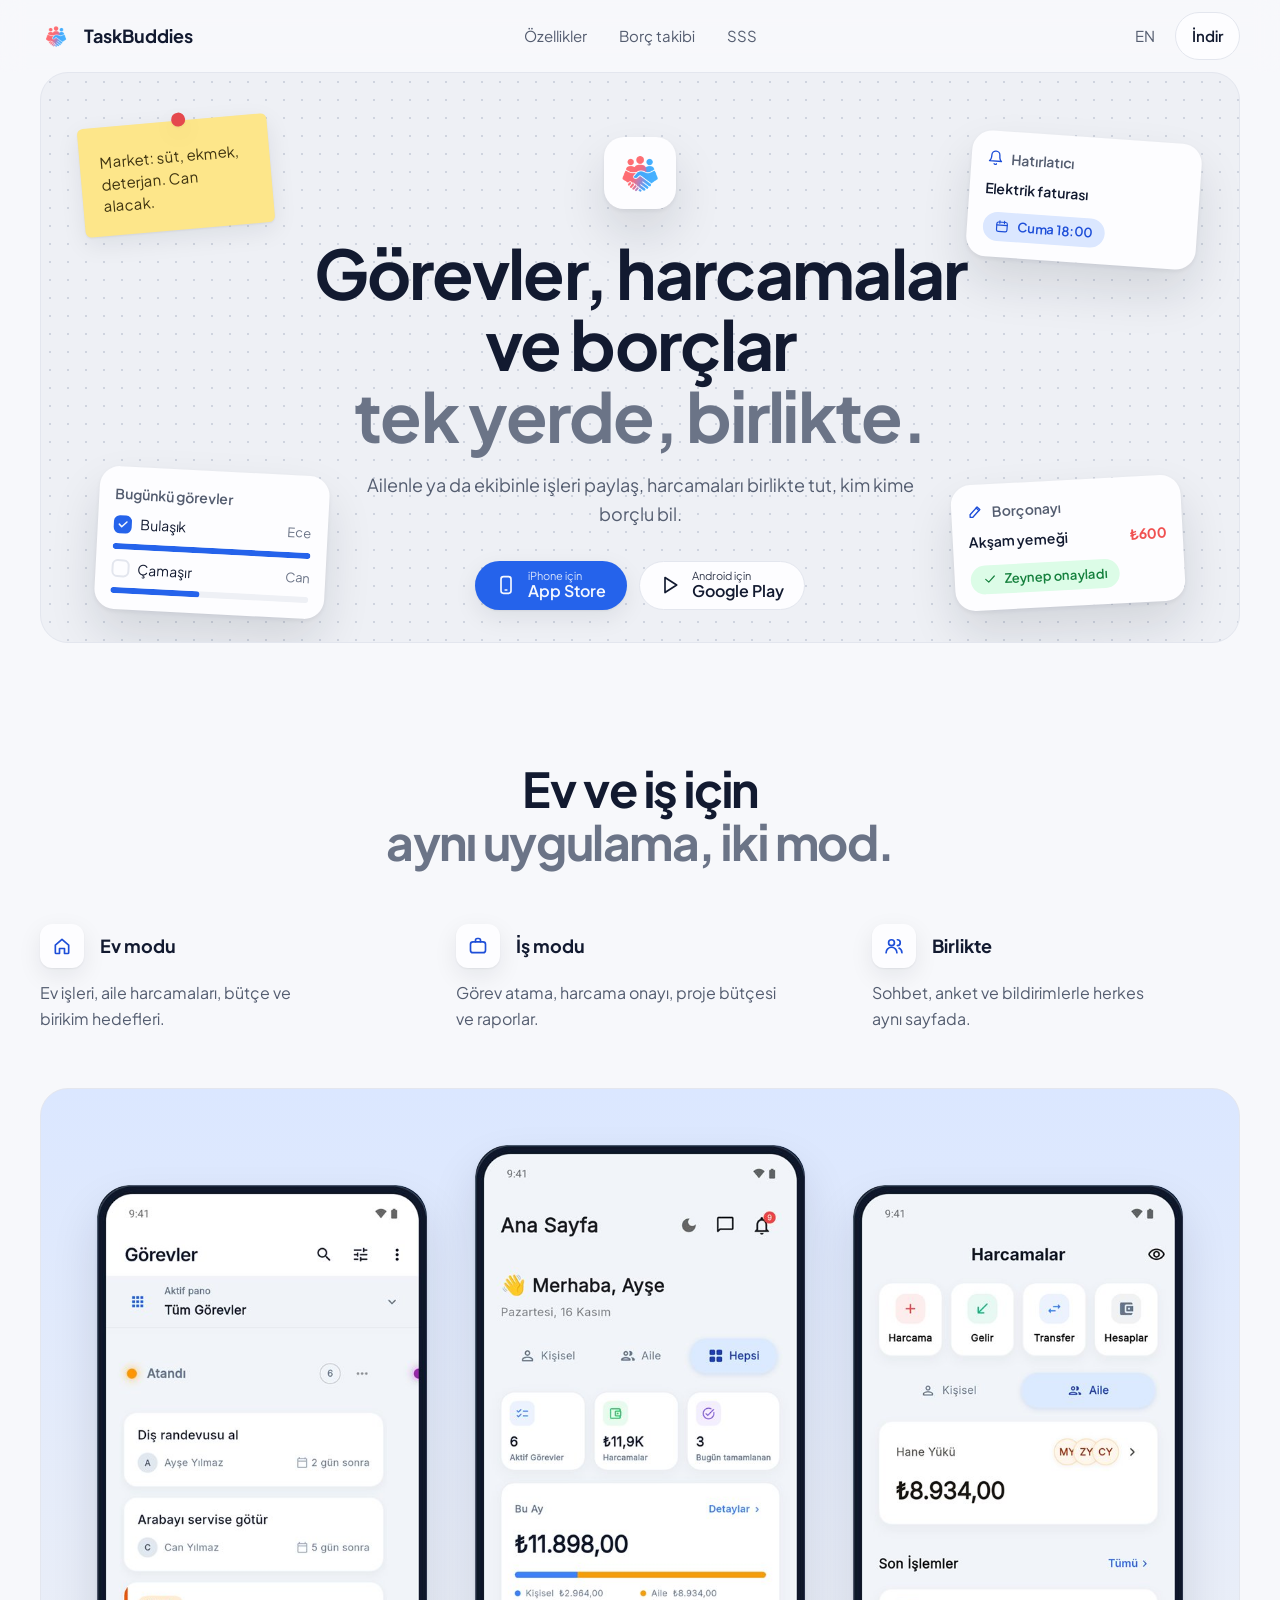
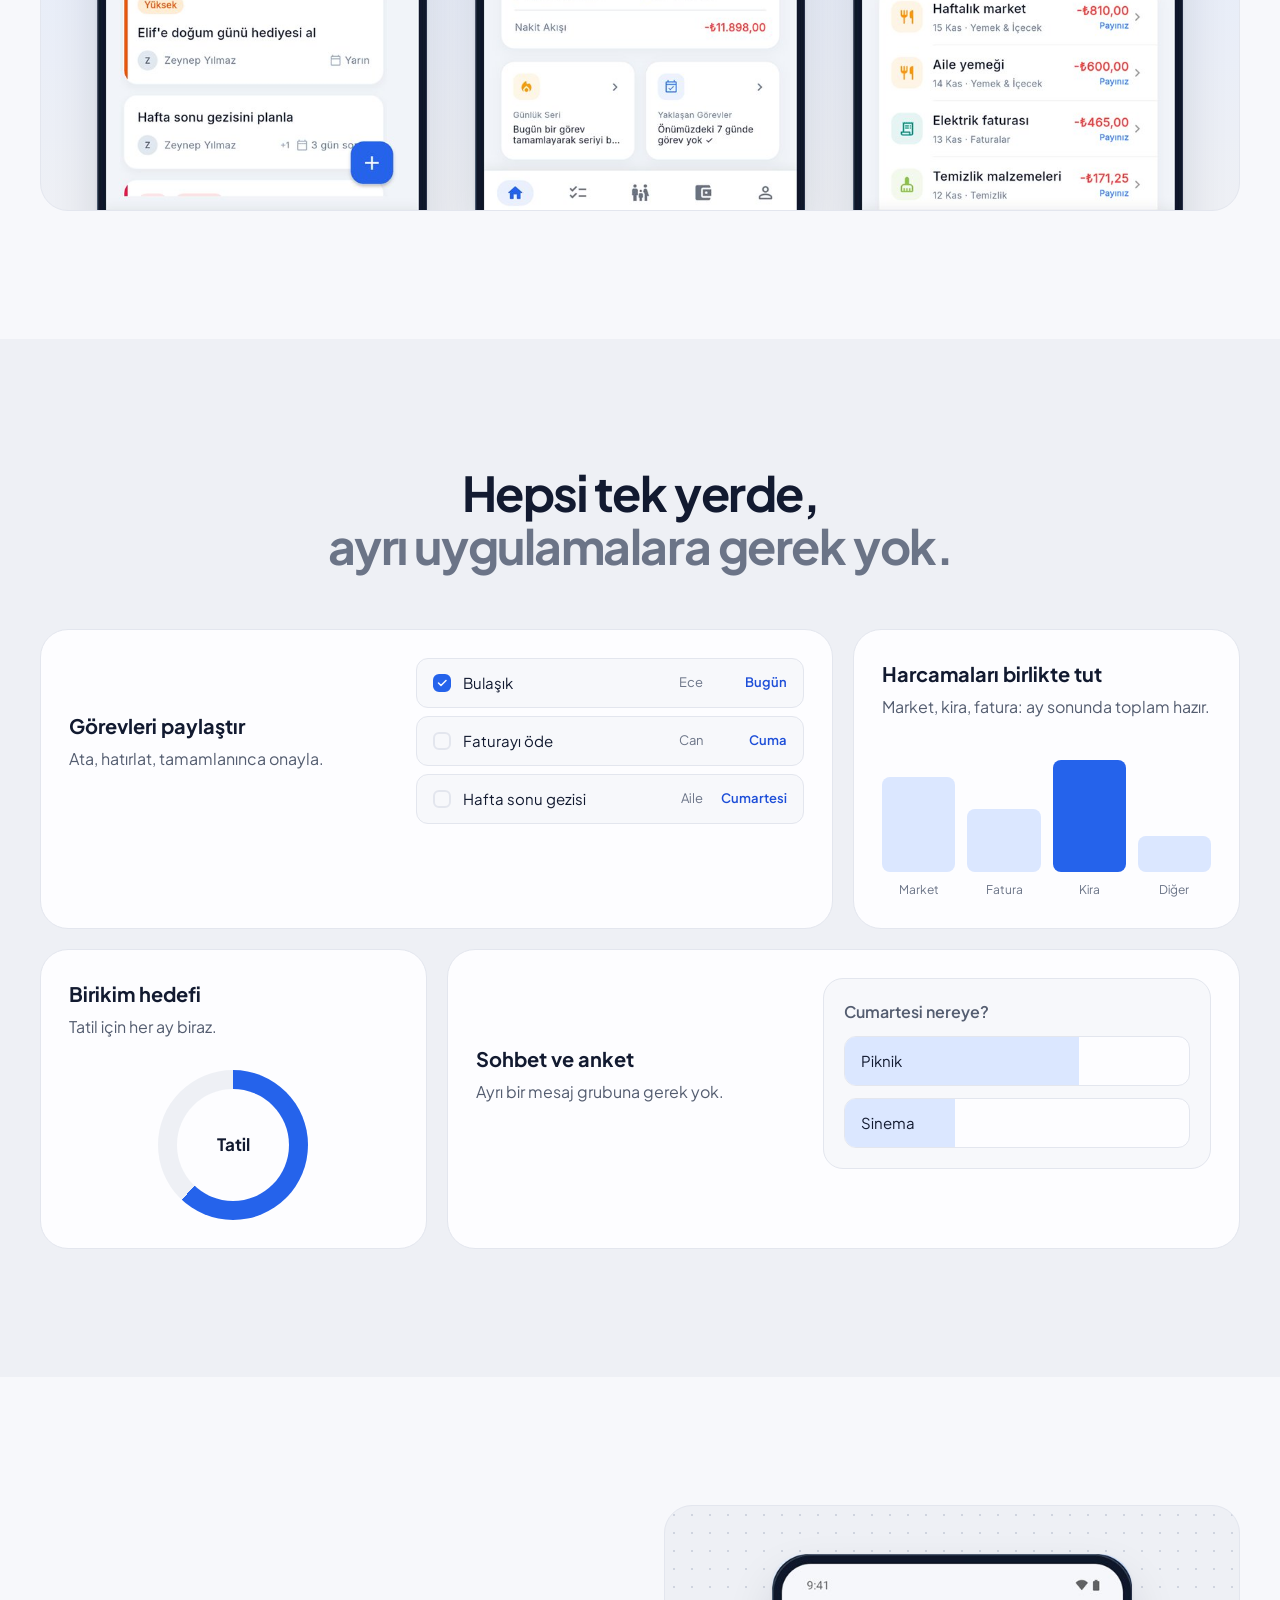
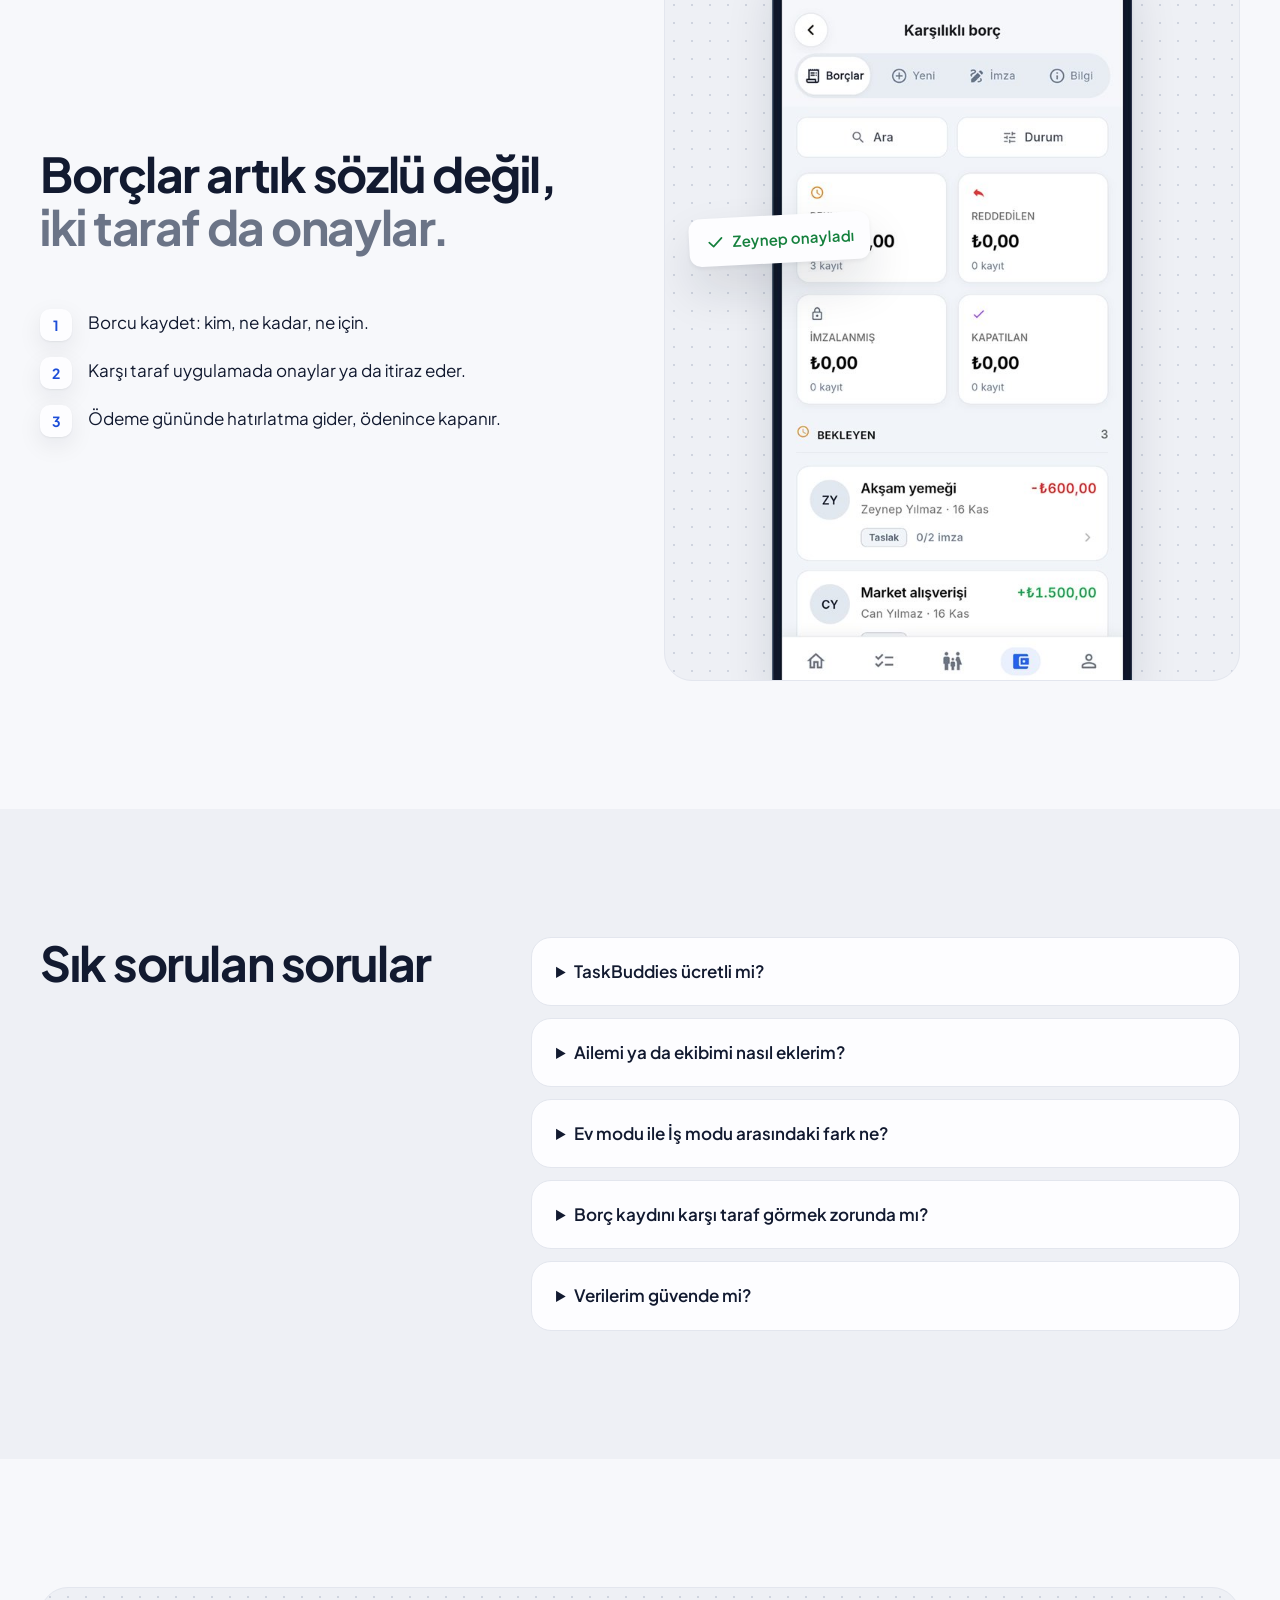
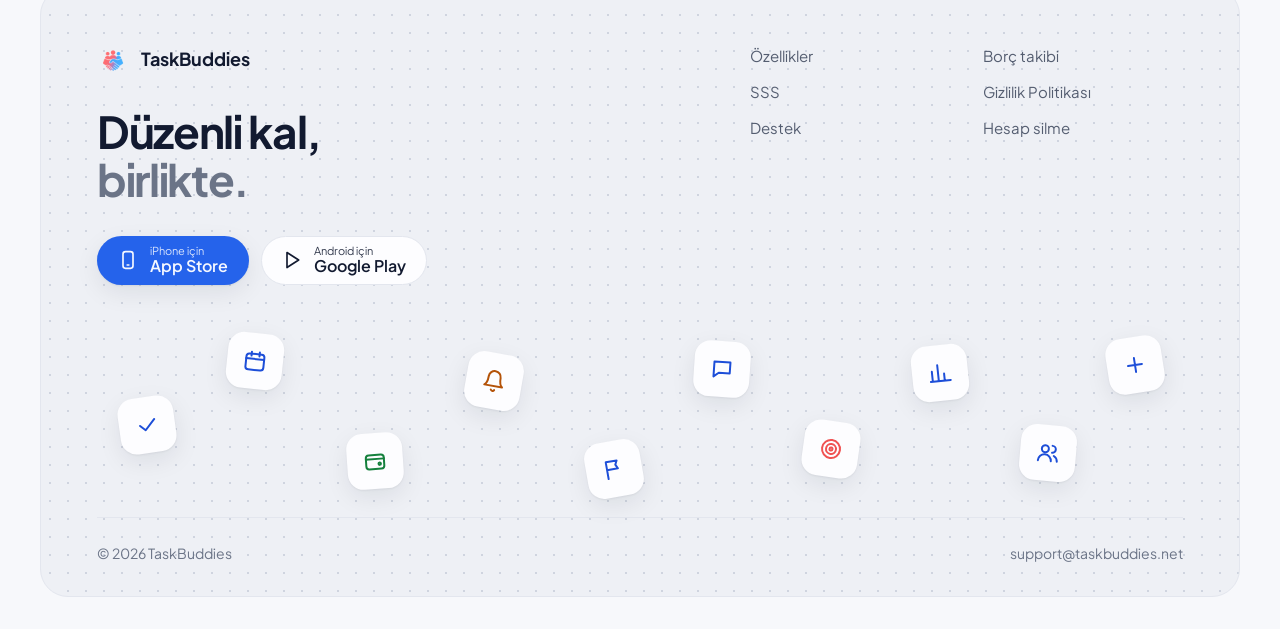
==== index.html @ 15ecc8c8 "feat: redesign landing in a light, ChronoTask-style canvas Dotted hero panel with floating product c" ====
<!doctype html>
<html lang="tr">
<head>
  <meta charset="utf-8">
  <meta name="viewport" content="width=device-width, initial-scale=1">
  <title>TaskBuddies: Görevler, ortak harcamalar ve borçlar tek yerde</title>
  <meta name="description" content="Ev işlerini paylaştır, market ve fatura harcamalarını birlikte takip et, borçları unutma. Aileler, ev arkadaşları ve küçük ekipler için görev ve harcama uygulaması.">
  <link rel="canonical" href="https://taskbuddies.net/">
  <link rel="alternate" hreflang="tr" href="https://taskbuddies.net/">
  <link rel="alternate" hreflang="en" href="https://taskbuddies.net/en/">
  <link rel="alternate" hreflang="x-default" href="https://taskbuddies.net/en/">
  <link rel="icon" type="image/png" href="/assets/icon-192.png">
  <link rel="apple-touch-icon" href="/assets/icon-192.png">
  <meta name="theme-color" content="#f7f8fb">
  <meta name="apple-itunes-app" content="app-id=6759522037">
  <meta property="og:type" content="website">
  <meta property="og:url" content="https://taskbuddies.net/">
  <meta property="og:title" content="TaskBuddies: Görevler, ortak harcamalar ve borçlar tek yerde">
  <meta property="og:description" content="Ev işlerini paylaştır, market ve fatura harcamalarını birlikte takip et, borçları unutma. Aileler, ev arkadaşları ve küçük ekipler için görev ve harcama uygulaması.">
  <meta property="og:image" content="https://taskbuddies.net/assets/screens/tr-01-home.jpg">
  <meta property="og:locale" content="tr_TR">
  <meta name="twitter:card" content="summary_large_image">
  <link rel="preconnect" href="https://fonts.googleapis.com">
  <link rel="preconnect" href="https://fonts.gstatic.com" crossorigin>
  <link href="https://fonts.googleapis.com/css2?family=Plus+Jakarta+Sans:wght@400;500;600;700&display=swap" rel="stylesheet">
  <link rel="stylesheet" href="/style.css">
  <script type="application/ld+json">{"@context":"https://schema.org","@type":"MobileApplication","name":"TaskBuddies","operatingSystem":"iOS, Android","applicationCategory":"ProductivityApplication","offers":{"@type":"Offer","price":"0","priceCurrency":"TRY"},"url":"https://taskbuddies.net/"}</script>
</head>
<body>
  <header class="top">
    <div class="wrap top-row">
      <a class="brand" href="/"><img src="/assets/icon-192.png" alt="" width="32" height="32">TaskBuddies</a>
      <nav class="links" aria-label="Bölümler">
        <a href="#ozellikler">Özellikler</a><a href="#borc">Borç takibi</a><a href="#sss">SSS</a>
      </nav>
      <div class="top-actions">
        <a class="lang" href="/en/" hreflang="en">EN</a>
        <a class="btn btn-ghost btn-sm" href="#indir">İndir</a>
      </div>
    </div>
  </header>

  <main>
    <div class="wrap">
      <section class="hero dots" aria-labelledby="h">
        <div class="hero-copy">
          <img class="app-tile" src="/assets/icon-192.png" alt="" width="72" height="72">
          <h1 id="h"><span>Görevler, harcamalar ve borçlar</span> <span class="soft">tek yerde, birlikte.</span></h1>
          <p class="lead">Ailenle ya da ekibinle işleri paylaş, harcamaları birlikte tut, kim kime borçlu bil.</p>
          <div class="stores center">
          <a class="btn btn-primary" href="https://apps.apple.com/app/id6759522037?l=tr" rel="noopener"><svg class="i" viewBox="0 0 24 24" fill="none" stroke="currentColor" stroke-width="2" stroke-linecap="round" stroke-linejoin="round" aria-hidden="true"><rect x="6" y="2" width="12" height="20" rx="3"/><path d="M11 18h2"/></svg><span><small>iPhone için</small>App Store</span></a>
          <a class="btn btn-ghost" href="https://play.google.com/store/apps/details?id=com.taskbuddies.mobile&hl=tr" rel="noopener"><svg class="i" viewBox="0 0 24 24" fill="none" stroke="currentColor" stroke-width="2" stroke-linecap="round" stroke-linejoin="round" aria-hidden="true"><path d="M6 3l14 9-14 9z"/></svg><span><small>Android için</small>Google Play</span></a>
        </div>
        </div>

        <div class="float f-note" aria-hidden="true"><span class="pin"></span><p>Market: süt, ekmek, deterjan. Can alacak.</p></div>
        <div class="float f-rem card-ui" aria-hidden="true">
          <p class="ui-title"><svg class="i" viewBox="0 0 24 24" fill="none" stroke="currentColor" stroke-width="2" stroke-linecap="round" stroke-linejoin="round" aria-hidden="true"><path d="M6 8a6 6 0 0 1 12 0c0 7 3 9 3 9H3s3-2 3-9"/><path d="M10.3 21a1.9 1.9 0 0 0 3.4 0"/></svg>Hatırlatıcı</p>
          <p class="ui-strong">Elektrik faturası</p>
          <p class="chip"><svg class="i" viewBox="0 0 24 24" fill="none" stroke="currentColor" stroke-width="2" stroke-linecap="round" stroke-linejoin="round" aria-hidden="true"><rect x="3" y="5" width="18" height="16" rx="3"/><path d="M8 3v4M16 3v4M3 10h18"/></svg>Cuma 18:00</p>
        </div>
        <div class="float f-tasks card-ui" aria-hidden="true">
          <p class="ui-title">Bugünkü görevler</p>
          <div class="ui-row"><span class="tick done"><svg class="i" viewBox="0 0 24 24" fill="none" stroke="currentColor" stroke-width="2" stroke-linecap="round" stroke-linejoin="round" aria-hidden="true"><path d="M5 12l5 5L20 7"/></svg></span><span>Bulaşık</span><span class="who">Ece</span></div>
          <div class="bar"><i style="--w:100%"></i></div>
          <div class="ui-row"><span class="tick"></span><span>Çamaşır</span><span class="who">Can</span></div>
          <div class="bar"><i style="--w:45%"></i></div>
        </div>
        <div class="float f-debt card-ui" aria-hidden="true">
          <p class="ui-title"><svg class="i" viewBox="0 0 24 24" fill="none" stroke="currentColor" stroke-width="2" stroke-linecap="round" stroke-linejoin="round" aria-hidden="true"><path d="M4 20h4L19 9l-4-4L4 16z"/><path d="M13.5 6.5l4 4"/></svg>Borç onayı</p>
          <div class="ui-row"><span class="ui-strong">Akşam yemeği</span><span class="amt">₺600</span></div>
          <p class="chip ok"><svg class="i" viewBox="0 0 24 24" fill="none" stroke="currentColor" stroke-width="2" stroke-linecap="round" stroke-linejoin="round" aria-hidden="true"><path d="M5 12l5 5L20 7"/></svg>Zeynep onayladı</p>
        </div>
      </section>
    </div>

    <section id="ozellikler" class="block">
      <div class="wrap">
        <h2 class="h2"><span>Ev ve iş için</span> <span class="soft">aynı uygulama, iki mod.</span></h2>
        <div class="cols">
          <div class="col"><span class="tile"><svg class="i" viewBox="0 0 24 24" fill="none" stroke="currentColor" stroke-width="2" stroke-linecap="round" stroke-linejoin="round" aria-hidden="true"><path d="M4 11l8-7 8 7v9a1 1 0 0 1-1 1h-4v-6h-6v6H5a1 1 0 0 1-1-1z"/></svg></span><h3>Ev modu</h3><p>Ev işleri, aile harcamaları, bütçe ve birikim hedefleri.</p></div>
          <div class="col"><span class="tile"><svg class="i" viewBox="0 0 24 24" fill="none" stroke="currentColor" stroke-width="2" stroke-linecap="round" stroke-linejoin="round" aria-hidden="true"><rect x="3" y="7" width="18" height="13" rx="3"/><path d="M9 7V5a2 2 0 0 1 2-2h2a2 2 0 0 1 2 2v2"/></svg></span><h3>İş modu</h3><p>Görev atama, harcama onayı, proje bütçesi ve raporlar.</p></div>
          <div class="col"><span class="tile"><svg class="i" viewBox="0 0 24 24" fill="none" stroke="currentColor" stroke-width="2" stroke-linecap="round" stroke-linejoin="round" aria-hidden="true"><circle cx="9" cy="8" r="3.5"/><path d="M2.5 20a6.5 6.5 0 0 1 13 0"/><path d="M16 4.5a3.5 3.5 0 0 1 0 7"/><path d="M18 14.5a6.5 6.5 0 0 1 3.5 5.5"/></svg></span><h3>Birlikte</h3><p>Sohbet, anket ve bildirimlerle herkes aynı sayfada.</p></div>
        </div>
        <div class="showcase">
          <img class="phone side" src="/assets/screens/tr-02-tasks.jpg" alt="Görev panosu: kim neyi ne zaman yapacak" width="480" height="968" loading="lazy">
          <img class="phone mid" src="/assets/screens/tr-01-home.jpg" alt="Ana sayfa: görevler ve bu ayki harcamalar" width="480" height="968" loading="lazy">
          <img class="phone side" src="/assets/screens/tr-04-exp_family.jpg" alt="Aile harcamaları kategorilere göre" width="480" height="968" loading="lazy">
        </div>
      </div>
    </section>

    <section class="block tint">
      <div class="wrap">
        <h2 class="h2"><span>Hepsi tek yerde,</span> <span class="soft">ayrı uygulamalara gerek yok.</span></h2>
        <div class="bento">
          <article class="b b-wide">
            <div class="b-text"><h3>Görevleri paylaştır</h3><p>Ata, hatırlat, tamamlanınca onayla.</p></div>
            <div class="mini-list" aria-hidden="true">
              <div class="mini-row"><span class="tick done"><svg class="i" viewBox="0 0 24 24" fill="none" stroke="currentColor" stroke-width="2" stroke-linecap="round" stroke-linejoin="round" aria-hidden="true"><path d="M5 12l5 5L20 7"/></svg></span><span>Bulaşık</span><span class="who">Ece</span><span class="when">Bugün</span></div>
              <div class="mini-row"><span class="tick"></span><span>Faturayı öde</span><span class="who">Can</span><span class="when">Cuma</span></div>
              <div class="mini-row"><span class="tick"></span><span>Hafta sonu gezisi</span><span class="who">Aile</span><span class="when">Cumartesi</span></div>
            </div>
          </article>
          <article class="b">
            <div class="b-text"><h3>Harcamaları birlikte tut</h3><p>Market, kira, fatura: ay sonunda toplam hazır.</p></div>
            <div class="bars" aria-hidden="true">
              <div class="bar-col" style="--h:78%"><i></i><span>Market</span></div><div class="bar-col" style="--h:52%"><i></i><span>Fatura</span></div><div class="bar-col" style="--h:92%"><i></i><span>Kira</span></div><div class="bar-col" style="--h:30%"><i></i><span>Diğer</span></div>
            </div>
          </article>
          <article class="b">
            <div class="b-text"><h3>Birikim hedefi</h3><p>Tatil için her ay biraz.</p></div>
            <div class="ring" aria-hidden="true"><span>Tatil</span></div>
          </article>
          <article class="b b-wide">
            <div class="b-text"><h3>Sohbet ve anket</h3><p>Ayrı bir mesaj grubuna gerek yok.</p></div>
            <div class="poll" aria-hidden="true">
              <p class="ui-strong">Cumartesi nereye?</p>
              <div class="opt" style="--w:68%"><span>Piknik</span></div>
              <div class="opt" style="--w:32%"><span>Sinema</span></div>
            </div>
          </article>
        </div>
      </div>
    </section>

    <section id="borc" class="block">
      <div class="wrap split">
        <div>
          <h2 class="h2 left"><span>Borçlar artık sözlü değil,</span> <span class="soft">iki taraf da onaylar.</span></h2>
          <ol class="steps">
            <li>Borcu kaydet: kim, ne kadar, ne için.</li>
            <li>Karşı taraf uygulamada onaylar ya da itiraz eder.</li>
            <li>Ödeme gününde hatırlatma gider, ödenince kapanır.</li>
          </ol>
        </div>
        <div class="debt-visual">
          <img class="phone solo" src="/assets/screens/tr-05-debts.jpg" alt="Karşılıklı borç ekranı: bekleyen, imzalanmış ve kapatılan kayıtlar" width="480" height="968" loading="lazy">
          <p class="float-badge"><svg class="i" viewBox="0 0 24 24" fill="none" stroke="currentColor" stroke-width="2" stroke-linecap="round" stroke-linejoin="round" aria-hidden="true"><path d="M5 12l5 5L20 7"/></svg>Zeynep onayladı</p>
        </div>
      </div>
    </section>

    <section id="sss" class="block tint">
      <div class="wrap faq-wrap">
        <h2 class="h2 left">Sık sorulan sorular</h2>
        <div class="faq">
          <details><summary>TaskBuddies ücretli mi?</summary><p>İndirmesi ve temel özellikleri ücretsiz. Görevler, harcama girişi, borç takibi ve sohbet herkese açık.</p></details>
          <details><summary>Ailemi ya da ekibimi nasıl eklerim?</summary><p>Bir aile ya da ekip oluştur, üyeleri e-posta ile davet et. Davet bağlantısına dokunan kişi doğrudan uygulamaya katılır.</p></details>
          <details><summary>Ev modu ile İş modu arasındaki fark ne?</summary><p>Ev modu aile işleri, ortak harcamalar ve aile bütçesi için. İş modu görev onayı, harcama onay akışı, proje bütçeleri ve raporlar için.</p></details>
          <details><summary>Borç kaydını karşı taraf görmek zorunda mı?</summary><p>Evet, borç kaydı iki taraflıdır. Karşı taraf onaylar ya da itiraz eder; iki taraf da aynı rakamı görür.</p></details>
          <details><summary>Verilerim güvende mi?</summary><p>Verilerin şifreli bağlantıyla taşınır ve yalnızca senin ve davet ettiğin kişilerin erişimine açıktır. Hesabını istediğin zaman silebilirsin.</p></details>
        </div>
      </div>
    </section>
  </main>

  <footer id="indir" class="wrap">
    <div class="foot dots">
      <div class="foot-top">
        <div>
          <a class="brand dark" href="/"><img src="/assets/icon-192.png" alt="" width="32" height="32">TaskBuddies</a>
          <p class="foot-h"><span>Düzenli kal,</span> <span class="soft">birlikte.</span></p>
          <div class="stores ">
          <a class="btn btn-primary" href="https://apps.apple.com/app/id6759522037?l=tr" rel="noopener"><svg class="i" viewBox="0 0 24 24" fill="none" stroke="currentColor" stroke-width="2" stroke-linecap="round" stroke-linejoin="round" aria-hidden="true"><rect x="6" y="2" width="12" height="20" rx="3"/><path d="M11 18h2"/></svg><span><small>iPhone için</small>App Store</span></a>
          <a class="btn btn-ghost" href="https://play.google.com/store/apps/details?id=com.taskbuddies.mobile&hl=tr" rel="noopener"><svg class="i" viewBox="0 0 24 24" fill="none" stroke="currentColor" stroke-width="2" stroke-linecap="round" stroke-linejoin="round" aria-hidden="true"><path d="M6 3l14 9-14 9z"/></svg><span><small>Android için</small>Google Play</span></a>
        </div>
        </div>
        <nav class="foot-links" aria-label="Alt bağlantılar">
          <a href="#ozellikler">Özellikler</a>
          <a href="#borc">Borç takibi</a>
          <a href="#sss">SSS</a>
          <a href="https://taskbuddies.github.io/taskbuddies-support/privacy.html">Gizlilik Politikası</a>
          <a href="https://taskbuddies.github.io/taskbuddies-support/">Destek</a>
          <a href="https://api.taskbuddies.net/account-deletion/">Hesap silme</a>
        </nav>
      </div>
      <div class="tiles" aria-hidden="true">
        <span class="tile t0"><svg class="i" viewBox="0 0 24 24" fill="none" stroke="currentColor" stroke-width="2" stroke-linecap="round" stroke-linejoin="round" aria-hidden="true"><path d="M5 12l5 5L20 7"/></svg></span><span class="tile t1"><svg class="i" viewBox="0 0 24 24" fill="none" stroke="currentColor" stroke-width="2" stroke-linecap="round" stroke-linejoin="round" aria-hidden="true"><rect x="3" y="5" width="18" height="16" rx="3"/><path d="M8 3v4M16 3v4M3 10h18"/></svg></span><span class="tile t2"><svg class="i" viewBox="0 0 24 24" fill="none" stroke="currentColor" stroke-width="2" stroke-linecap="round" stroke-linejoin="round" aria-hidden="true"><rect x="3" y="6" width="18" height="14" rx="3"/><path d="M3 10h18"/><circle cx="16.5" cy="15" r="1.2"/></svg></span><span class="tile t3"><svg class="i" viewBox="0 0 24 24" fill="none" stroke="currentColor" stroke-width="2" stroke-linecap="round" stroke-linejoin="round" aria-hidden="true"><path d="M6 8a6 6 0 0 1 12 0c0 7 3 9 3 9H3s3-2 3-9"/><path d="M10.3 21a1.9 1.9 0 0 0 3.4 0"/></svg></span><span class="tile t4"><svg class="i" viewBox="0 0 24 24" fill="none" stroke="currentColor" stroke-width="2" stroke-linecap="round" stroke-linejoin="round" aria-hidden="true"><path d="M5 21V4h11l-2 4 2 4H5"/></svg></span><span class="tile t5"><svg class="i" viewBox="0 0 24 24" fill="none" stroke="currentColor" stroke-width="2" stroke-linecap="round" stroke-linejoin="round" aria-hidden="true"><path d="M4 5h16v11H9l-5 4z"/></svg></span><span class="tile t6"><svg class="i" viewBox="0 0 24 24" fill="none" stroke="currentColor" stroke-width="2" stroke-linecap="round" stroke-linejoin="round" aria-hidden="true"><circle cx="12" cy="12" r="9"/><circle cx="12" cy="12" r="5"/><circle cx="12" cy="12" r="1.5"/></svg></span><span class="tile t7"><svg class="i" viewBox="0 0 24 24" fill="none" stroke="currentColor" stroke-width="2" stroke-linecap="round" stroke-linejoin="round" aria-hidden="true"><path d="M4 20V10M10 20V4M16 20v-7M2 20h20"/></svg></span><span class="tile t8"><svg class="i" viewBox="0 0 24 24" fill="none" stroke="currentColor" stroke-width="2" stroke-linecap="round" stroke-linejoin="round" aria-hidden="true"><circle cx="9" cy="8" r="3.5"/><path d="M2.5 20a6.5 6.5 0 0 1 13 0"/><path d="M16 4.5a3.5 3.5 0 0 1 0 7"/><path d="M18 14.5a6.5 6.5 0 0 1 3.5 5.5"/></svg></span><span class="tile t9"><svg class="i" viewBox="0 0 24 24" fill="none" stroke="currentColor" stroke-width="2" stroke-linecap="round" stroke-linejoin="round" aria-hidden="true"><path d="M12 5v14M5 12h14"/></svg></span>
      </div>
      <div class="foot-bottom"><span>© 2026 TaskBuddies</span><a href="mailto:support@taskbuddies.net">support@taskbuddies.net</a></div>
    </div>
  </footer>
</body>
</html>
---- style.css ----
/* Hallmark · checked: 2026-11-17 · genre: modern-minimal · theme: custom (by request: ChronoTask-style light canvas) · shape: Workbench
 * hero: centred on a dotted panel, product cards floating at the corners · nav: wordmark, centred links, one ghost action · footer: a dotted panel with the action, links and icon tiles
 * signature: the two-sided debt record, shown as a floating confirmation card and the real debt screen · built: redesign full · v2.0.0 */
/* Hallmark · pre-emit critique: P4 H4 E4 S4 R4 V4 · weakest: P, the floating cards are sample UI built in HTML; the real screens carry the proof below the hero */

:root {
  --bg: #f7f8fb;
  --panel: #eef0f5;
  --surface: #fdfdff;
  --ink: #121a30;
  --ink-soft: #6b7487;
  --muted: #545d70;
  --line: #e3e6ee;
  --dot: #cfd4df;
  --blue: #2563eb;
  --blue-deep: #1d4ed8;
  --accent-ink: #1d4ed8;
  --col-gap: 48px;
  --blue-wash: #dbe7ff;
  --on-blue: #f5f8ff;
  --sticky: #fde68a;
  --sticky-ink: #3f3410;
  --pin: #e5484d;
  --green: #15803d;
  --green-wash: #dcfce7;
  --amber: #b45309;
  --coral: #f05252;
  --shadow-1: 0 1px 2px rgba(15, 23, 42, .06), 0 8px 24px rgba(15, 23, 42, .08);
  --shadow-2: 0 2px 4px rgba(15, 23, 42, .06), 0 24px 48px rgba(15, 23, 42, .12);
  --focus: var(--blue);
  --font: "Plus Jakarta Sans", system-ui, -apple-system, "Segoe UI", Roboto, sans-serif;
  --r-lg: 28px;
  --r-md: 20px;
  --r-sm: 12px;
  --max: 1200px;
  --section-gap: 128px;
}
@media (prefers-color-scheme: dark) {
  :root:not([data-theme="light"]) {
    --bg: #0c0f17; --panel: #131826; --surface: #182032; --ink: #eef1f8; --ink-soft: #8d97ad; --muted: #a5adc0;
    --line: #252d42; --dot: #2a3349; --blue-wash: #1c2a4d; --green-wash: #12301f; --green: #4ade80; --focus: #8db2ff;
    --sticky: #e9cf6d; --amber: #f59e0b; --accent-ink: #a9c4ff;
  }
}
:root[data-theme="dark"] {
  --bg: #0c0f17; --panel: #131826; --surface: #182032; --ink: #eef1f8; --ink-soft: #8d97ad; --muted: #a5adc0;
  --line: #252d42; --dot: #2a3349; --blue-wash: #1c2a4d; --green-wash: #12301f; --green: #4ade80; --focus: #8db2ff;
  --sticky: #e9cf6d; --amber: #f59e0b; --accent-ink: #a9c4ff;
}

* { box-sizing: border-box; }
html { scroll-behavior: smooth; overflow-x: clip; }
body { margin: 0; overflow-x: clip; background: var(--bg); color: var(--ink); font: 400 17px/1.6 var(--font); -webkit-font-smoothing: antialiased; }
::selection { background: var(--blue-wash); color: var(--ink); }
img { max-width: 100%; height: auto; display: block; }
a { color: inherit; }
h1, h2, h3 { text-wrap: balance; overflow-wrap: break-word; min-width: 0; font-weight: 700; }
p { text-wrap: pretty; }
.wrap { width: min(var(--max), calc(100% - 32px)); margin-inline: auto; }
:focus-visible { outline: 3px solid var(--focus); outline-offset: 3px; border-radius: 8px; }
.soft { color: var(--ink-soft); }
.i { width: 20px; height: 20px; flex: none; }
.dots {
  background-color: var(--panel);
  background-image: radial-gradient(var(--dot) 1px, transparent 1.4px);
  background-size: 18px 18px;
}

/* Buttons: one filled recipe, one ghost */
.stores { display: flex; flex-wrap: wrap; gap: 12px; }
.stores.center { justify-content: center; }
.btn {
  display: inline-flex; align-items: center; gap: 12px; text-decoration: none; font-weight: 600; font-size: 16px;
  padding: 8px 20px; border-radius: 999px; border: 1px solid transparent; min-height: 48px;
  transition: transform .15s ease, background-color .15s ease, box-shadow .15s ease;
}
.btn span { line-height: 1.15; text-align: left; }
.btn small { display: block; font-size: 11px; font-weight: 400; opacity: .85; }
.btn-primary { background: var(--blue); color: var(--on-blue); box-shadow: var(--shadow-1); }
.btn-primary:hover { background: var(--blue-deep); transform: translateY(-1px); }
.btn-ghost { background: var(--surface); color: var(--ink); border-color: var(--line); }
.btn-ghost:hover { border-color: var(--ink-soft); transform: translateY(-1px); }
.btn:active { transform: translateY(0) scale(.98); box-shadow: none; }
.btn-sm { padding: 8px 16px; font-size: 15px; }

/* Header */
.top { position: sticky; top: 0; z-index: 10; background: color-mix(in srgb, var(--bg) 88%, transparent); backdrop-filter: blur(12px); }
.top-row { display: grid; grid-template-columns: 1fr auto 1fr; align-items: center; height: 72px; gap: 16px; }
.brand { display: inline-flex; align-items: center; gap: 12px; text-decoration: none; font-weight: 700; font-size: 18px; }
.brand img { width: 32px; height: 32px; border-radius: 8px; }
.links { display: flex; gap: 32px; }
.links a, .lang { text-decoration: none; font-size: 15px; font-weight: 400; color: var(--muted); }
.links a:hover, .lang:hover { color: var(--ink); }
.links a:active, .lang:active { color: var(--blue); }
.top-actions { display: flex; align-items: center; justify-content: flex-end; gap: 20px; }
@media (max-width: 760px) { .links { display: none; } .top-row { grid-template-columns: 1fr auto; } }

/* Hero */
.hero { position: relative; border-radius: var(--r-lg); padding: 64px 24px 32px; overflow: clip; border: 1px solid var(--line); }
.hero-copy { position: relative; z-index: 2; max-width: 760px; margin-inline: auto; text-align: center; display: grid; justify-items: center; }
.app-tile { width: 72px; height: 72px; border-radius: 20px; background: var(--surface); padding: 8px; box-shadow: var(--shadow-2); margin-bottom: 28px; }
.hero h1 { font-size: clamp(38px, 5.6vw, 68px); line-height: 1.05; letter-spacing: -.025em; margin: 0 0 20px; }
.hero h1 span { display: block; }
.lead { font-size: 18px; color: var(--muted); max-width: 32em; margin: 0 0 32px; }

.float { position: absolute; z-index: 1; width: 230px; }
.card-ui { background: var(--surface); color: var(--ink); border-radius: var(--r-md); padding: 16px; box-shadow: var(--shadow-2); font-size: 14px; }
.card-ui p { margin: 0; }
.ui-title { display: flex; align-items: center; gap: 8px; font-weight: 600; color: var(--muted); margin-bottom: 8px !important; }
.ui-title .i { width: 16px; height: 16px; color: var(--accent-ink); }
.ui-strong { font-weight: 600; color: var(--ink); }
.chip { display: inline-flex; align-items: center; gap: 8px; margin-top: 12px !important; padding: 4px 12px; border-radius: 999px; background: var(--blue-wash); color: var(--accent-ink); font-weight: 600; font-size: 13px; }
.chip .i { width: 14px; height: 14px; }
.chip.ok { background: var(--green-wash); color: var(--green); }
.ui-row { display: flex; align-items: center; gap: 8px; margin-top: 8px; }
.ui-row .who { margin-left: auto; color: var(--ink-soft); font-size: 13px; }
.amt { margin-left: auto; font-weight: 700; color: var(--coral); }
.tick { width: 18px; height: 18px; border-radius: 6px; border: 2px solid var(--line); display: grid; place-items: center; flex: none; }
.tick.done { background: var(--blue); border-color: var(--blue); color: var(--on-blue); }
.tick .i { width: 12px; height: 12px; stroke-width: 3; }
.bar { height: 6px; border-radius: 999px; background: var(--panel); margin-top: 8px; overflow: hidden; }
.bar i { display: block; height: 100%; width: var(--w); background: var(--blue); border-radius: inherit; }

.f-note { top: 48px; left: 40px; width: 190px; padding: 24px 20px 20px; background: var(--sticky); color: var(--sticky-ink); border-radius: 6px; box-shadow: var(--shadow-1); transform: rotate(-5deg); font-size: 15px; font-weight: 400; line-height: 1.45; }
.f-note p { margin: 0; }
.pin { position: absolute; top: -8px; left: 50%; width: 14px; height: 14px; border-radius: 50%; background: var(--pin); box-shadow: var(--shadow-1); }
.f-rem { top: 64px; right: 40px; transform: rotate(4deg); }
.f-tasks { bottom: 28px; left: 56px; transform: rotate(3deg); }
.f-debt { bottom: 36px; right: 56px; transform: rotate(-3deg); }
@media (max-width: 1180px) { .float { display: none; } .hero { padding: 56px 20px 64px; } }

/* Sections */
.block { padding: var(--section-gap) 0 0; }
#ozellikler, #features { padding-top: 120px; }
.block.tint { margin-top: var(--section-gap); padding: var(--section-gap) 0; background: var(--panel); color: var(--ink); }
.block.tint + .block { padding-top: var(--section-gap); }
.h2 { font-size: clamp(30px, 4vw, 48px); line-height: 1.1; letter-spacing: -.03em; margin: 0 auto 56px; text-align: center; max-width: 18em; }
.h2 span { display: block; }
.h2.left { text-align: left; margin-left: 0; }
@media (max-width: 720px) { :root { --section-gap: 88px; } }

.cols { display: grid; grid-template-columns: repeat(3, minmax(0, 1fr)); gap: var(--col-gap); margin-bottom: 56px; }
@media (max-width: 820px) { .cols { grid-template-columns: minmax(0, 1fr); gap: 24px; } }
.col { display: grid; grid-template-columns: auto minmax(0, 1fr); column-gap: 16px; align-items: center; }
.col h3 { font-size: 18px; margin: 0; }
.col p { grid-column: 1 / -1; margin-top: 12px !important; }
.col p { margin: 0; color: var(--muted); font-size: 16px; }
.tile { width: 44px; height: 44px; border-radius: var(--r-sm); background: var(--surface); box-shadow: var(--shadow-1); display: grid; place-items: center; color: var(--accent-ink); }

.showcase {
  display: grid; grid-template-columns: repeat(3, minmax(0, 1fr)); gap: var(--col-gap); align-items: end;
  padding: 56px 56px 0; border-radius: var(--r-lg); overflow: clip;
  background: linear-gradient(180deg, var(--blue-wash), var(--panel));
  border: 1px solid var(--line);
}
.phone { border-radius: 32px 32px 0 0; box-shadow: var(--shadow-2); width: 100%; }
.phone.side { transform: translateY(40px); }
@media (max-width: 820px) { .showcase { grid-template-columns: minmax(0, 1fr); padding: 32px 32px 0; } .phone.side { display: none; } }

/* Bento */
.bento { display: grid; grid-template-columns: repeat(3, minmax(0, 1fr)); gap: 20px; }
.b { background: var(--surface); border: 1px solid var(--line); border-radius: var(--r-lg); padding: 28px; display: grid; gap: 24px; align-content: space-between; min-height: 300px; }
.b-wide { grid-column: span 2; grid-template-columns: minmax(0, 1fr) minmax(0, 1.2fr); align-items: center; }
.b h3 { font-size: 20px; margin: 0 0 4px; }
.b p { margin: 0; color: var(--muted); font-size: 16px; }
@media (max-width: 900px) { .bento { grid-template-columns: minmax(0, 1fr); } .b-wide { grid-column: auto; grid-template-columns: minmax(0, 1fr); } }

.mini-list { display: grid; gap: 8px; }
.mini-row { display: flex; align-items: center; gap: 12px; padding: 12px 16px; border-radius: var(--r-sm); background: var(--bg); color: var(--ink); border: 1px solid var(--line); font-size: 15px; }
.mini-row .who { margin-left: auto; color: var(--ink-soft); font-size: 13px; }
.mini-row .when { color: var(--accent-ink); font-size: 13px; font-weight: 600; min-width: 72px; text-align: right; }

.bars { display: grid; grid-template-columns: repeat(4, minmax(0, 1fr)); gap: 12px; align-items: end; height: 150px; }
.bar-col { display: grid; grid-template-rows: 1fr auto; height: 100%; gap: 8px; text-align: center; font-size: 12px; color: var(--ink-soft); }
.bar-col i { align-self: end; height: var(--h); border-radius: 8px; background: var(--blue-wash); color: var(--ink); }
.bar-col:nth-child(3) i { background: var(--blue); }

.ring { width: 150px; aspect-ratio: 1; border-radius: 50%; justify-self: center; display: grid; place-items: center;
  background: conic-gradient(var(--blue) 0 62%, var(--panel) 62% 100%); }
.ring span { width: 112px; aspect-ratio: 1; border-radius: 50%; background: var(--surface); display: grid; place-items: center; font-weight: 700; }

.poll { background: var(--bg); border: 1px solid var(--line); border-radius: var(--r-md); padding: 20px; display: grid; gap: 12px; }
.opt { position: relative; padding: 12px 16px; border-radius: var(--r-sm); border: 1px solid var(--line); background: var(--surface); overflow: hidden; font-size: 15px; color: var(--ink); }
.opt::before { content: ""; position: absolute; inset: 0 auto 0 0; width: var(--w); background: var(--blue-wash); }
.opt span { position: relative; }

/* Debt */
.split { display: grid; grid-template-columns: repeat(2, minmax(0, 1fr)); gap: var(--col-gap); align-items: center; }
@media (max-width: 900px) { .split { grid-template-columns: minmax(0, 1fr); gap: 40px; } }
.steps { list-style: none; margin: 0; padding: 0; display: grid; gap: 16px; counter-reset: s; }
.steps li { counter-increment: s; display: flex; gap: 16px; align-items: flex-start; font-size: 17px; }
.steps li::before { content: counter(s); flex: none; width: 32px; height: 32px; border-radius: 10px; display: grid; place-items: center; font-weight: 700; font-size: 14px; background: var(--surface); box-shadow: var(--shadow-1); color: var(--accent-ink); }
.debt-visual { position: relative; border-radius: var(--r-lg); padding: 48px 48px 0; overflow: clip; border: 1px solid var(--line); }
.debt-visual { background-color: var(--panel); background-image: radial-gradient(var(--dot) 1px, transparent 1.4px); background-size: 18px 18px; }
.phone.solo { max-width: 360px; margin-inline: auto; }
.float-badge { position: absolute; left: 24px; top: 40%; display: flex; align-items: center; gap: 8px; margin: 0; padding: 12px 16px; border-radius: var(--r-sm); background: var(--surface); box-shadow: var(--shadow-2); font-weight: 600; font-size: 15px; color: var(--green); transform: rotate(-3deg); }

/* FAQ */
.faq-wrap { display: grid; grid-template-columns: minmax(0, 1fr) minmax(0, 1.6fr); gap: var(--col-gap); align-items: start; }
@media (max-width: 900px) { .faq-wrap { grid-template-columns: minmax(0, 1fr); gap: 0; } }
.faq { display: grid; gap: 12px; }
.faq details { background: var(--surface); border: 1px solid var(--line); border-radius: var(--r-md); padding: 20px 24px; }
.faq summary { cursor: pointer; font-weight: 600; font-size: 17px; }
.faq summary:hover { color: var(--blue); }
.faq details p { color: var(--muted); margin: 12px 0 0; }
.faq details:not([open]) > p { display: none; }

/* Footer */
footer { padding: var(--section-gap) 0 32px; }
.foot { border-radius: var(--r-lg); border: 1px solid var(--line); padding: 56px 56px 32px; position: relative; overflow: clip; }
.foot-top { display: grid; grid-template-columns: minmax(0, 1.4fr) minmax(0, 1fr); gap: var(--col-gap); }
.foot-h { font-size: clamp(30px, 3.6vw, 44px); font-weight: 700; line-height: 1.1; letter-spacing: -.03em; margin: 24px 0 32px; }
.foot-h span { display: block; }
.foot-links { display: grid; grid-template-columns: repeat(2, minmax(0, 1fr)); gap: 12px 32px; align-content: start; }
.foot-links a { text-decoration: none; color: var(--muted); font-size: 15px; white-space: nowrap; }
.foot-links a:hover { color: var(--ink); }
.foot-links a:active { color: var(--blue); }
.tiles { position: relative; height: 200px; margin-top: 32px; }
.tiles .tile { position: absolute; width: 56px; height: 56px; border-radius: 16px; }
.tiles .tile .i { width: 24px; height: 24px; }
.t0 { left: 2%; top: 40%; transform: rotate(-8deg); } .t1 { left: 12%; top: 8%; transform: rotate(6deg); }
.t2 { left: 23%; top: 58%; transform: rotate(-4deg); color: var(--green) !important; } .t3 { left: 34%; top: 18%; transform: rotate(10deg); color: var(--amber) !important; }
.t4 { left: 45%; top: 62%; transform: rotate(-10deg); } .t5 { left: 55%; top: 12%; transform: rotate(4deg); }
.t6 { left: 65%; top: 52%; transform: rotate(8deg); color: var(--coral) !important; } .t7 { left: 75%; top: 14%; transform: rotate(-6deg); }
.t8 { left: 85%; top: 54%; transform: rotate(5deg); } .t9 { left: 93%; top: 10%; transform: rotate(-9deg); }
.foot-bottom { display: flex; justify-content: space-between; flex-wrap: wrap; gap: 12px; padding-top: 24px; border-top: 1px solid var(--line); color: var(--ink-soft); font-size: 14px; }
.foot-bottom a { text-decoration: none; }
@media (max-width: 820px) { .foot { padding: 40px 24px 24px; } .foot-top { grid-template-columns: minmax(0, 1fr); } .tiles { height: 140px; } }

/* Open-in-app page (open.html) */
.open { min-height: 100vh; display: grid; place-items: center; text-align: center; padding: 32px 16px; }
.open { background-color: var(--panel); background-image: radial-gradient(var(--dot) 1px, transparent 1.4px); background-size: 18px 18px; }
.open img.logo { width: 88px; height: 88px; border-radius: 22px; background: var(--surface); padding: 8px; box-shadow: var(--shadow-2); margin: 0 auto 24px; }
.open h1 { font-size: 30px; margin: 0 0 12px; letter-spacing: -.02em; }
.open p { color: var(--muted); max-width: 28em; margin: 0 auto 28px; }
.open .stores { justify-content: center; }
.store { display: inline-flex; align-items: center; gap: 12px; text-decoration: none; font-weight: 600; padding: 12px 20px; border-radius: 999px; background: var(--blue); color: var(--on-blue); }
.store:hover { background: var(--blue-deep); }
.store:active { transform: scale(.98); }
.store + .store { background: var(--surface); color: var(--ink); border: 1px solid var(--line); }
.store svg { width: 20px; height: 20px; }

@media (prefers-reduced-motion: reduce) {
  html { scroll-behavior: auto; }
  .btn, .store { transition: none; }
  .btn:hover, .btn:active, .store:active { transform: none; }
}
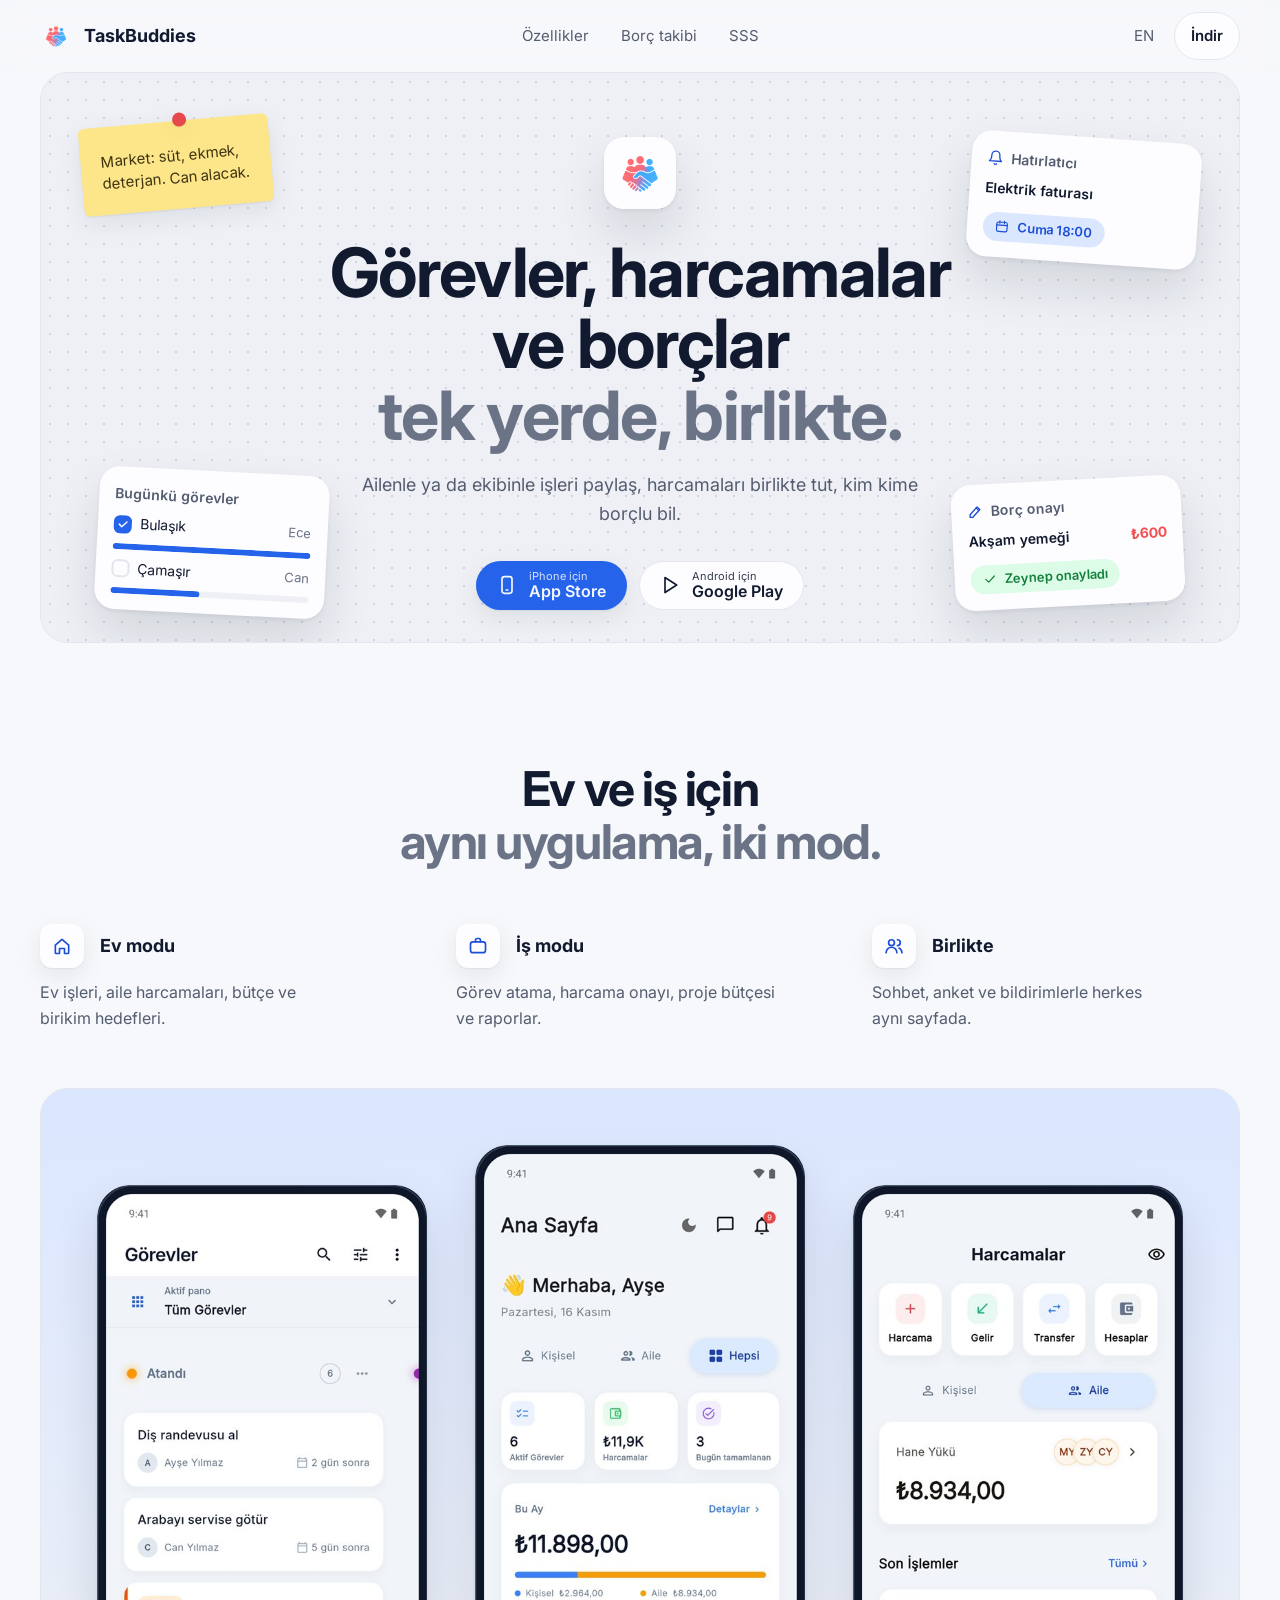
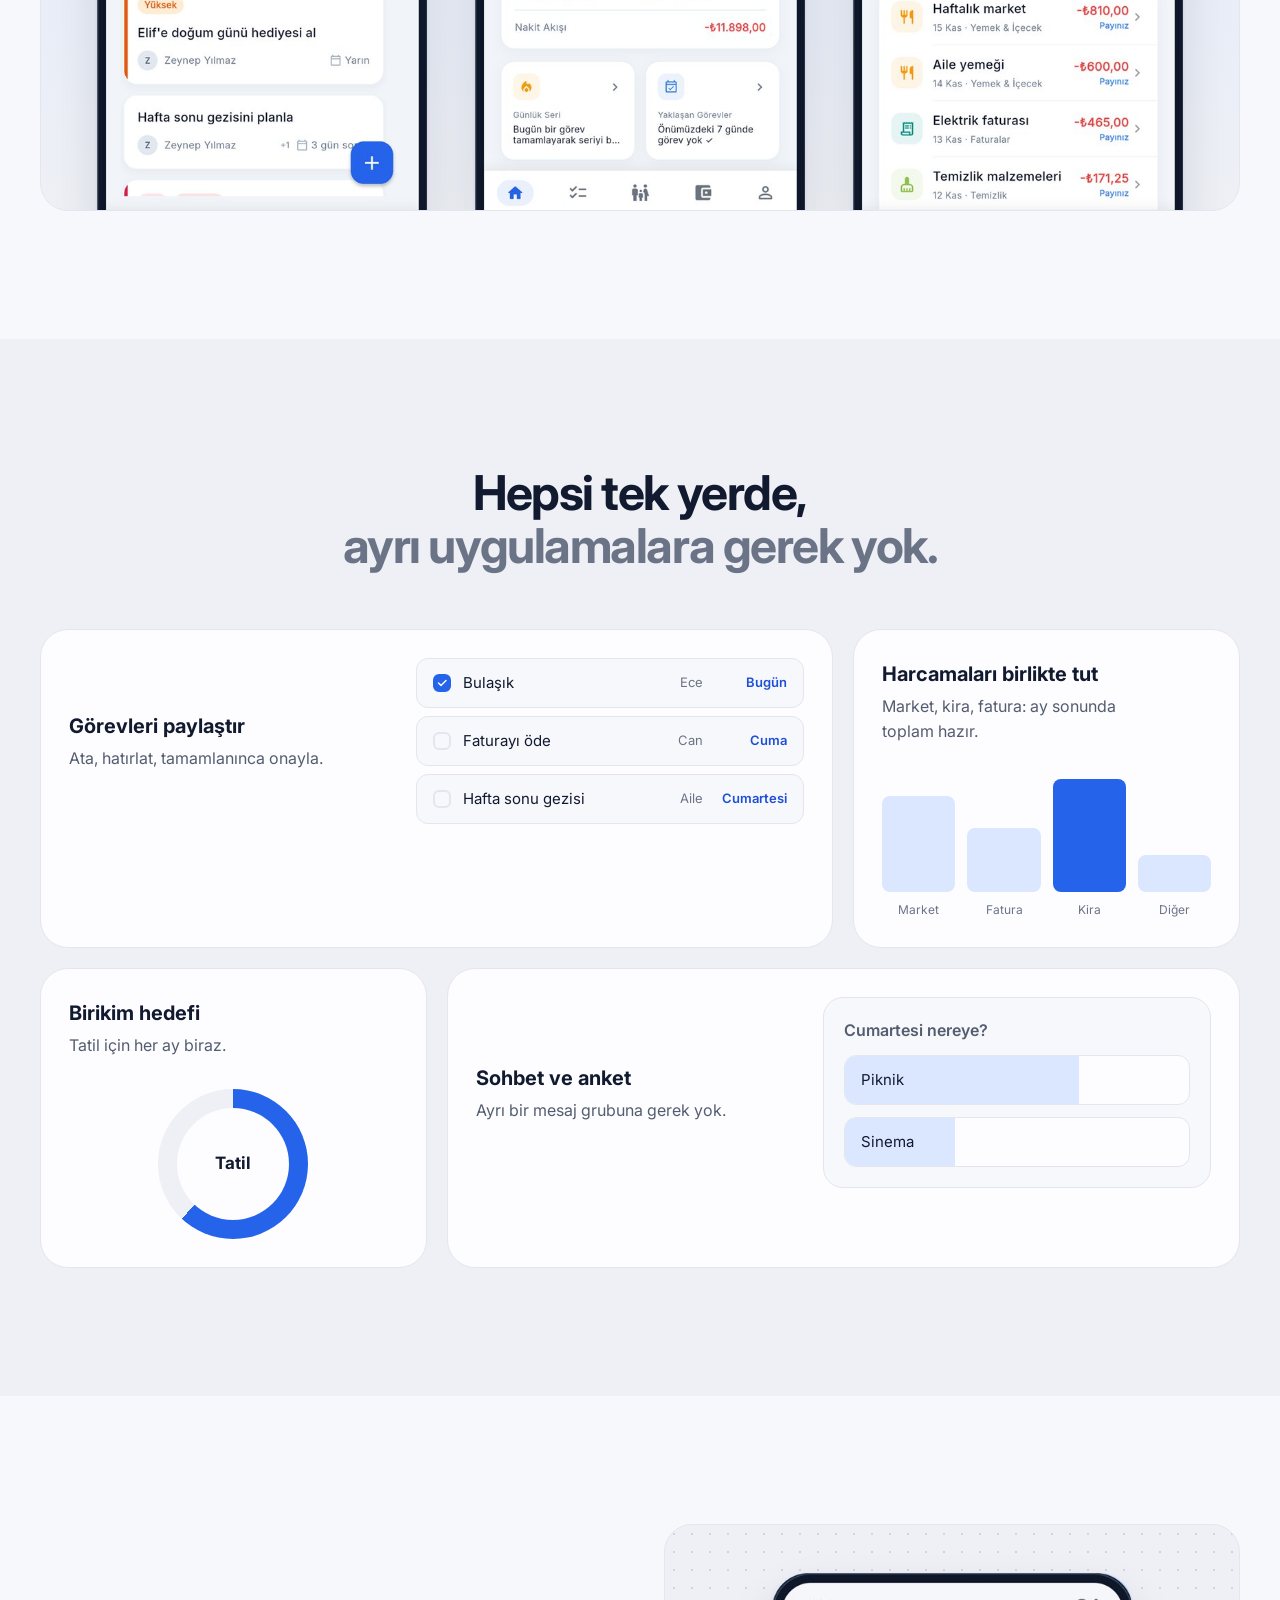
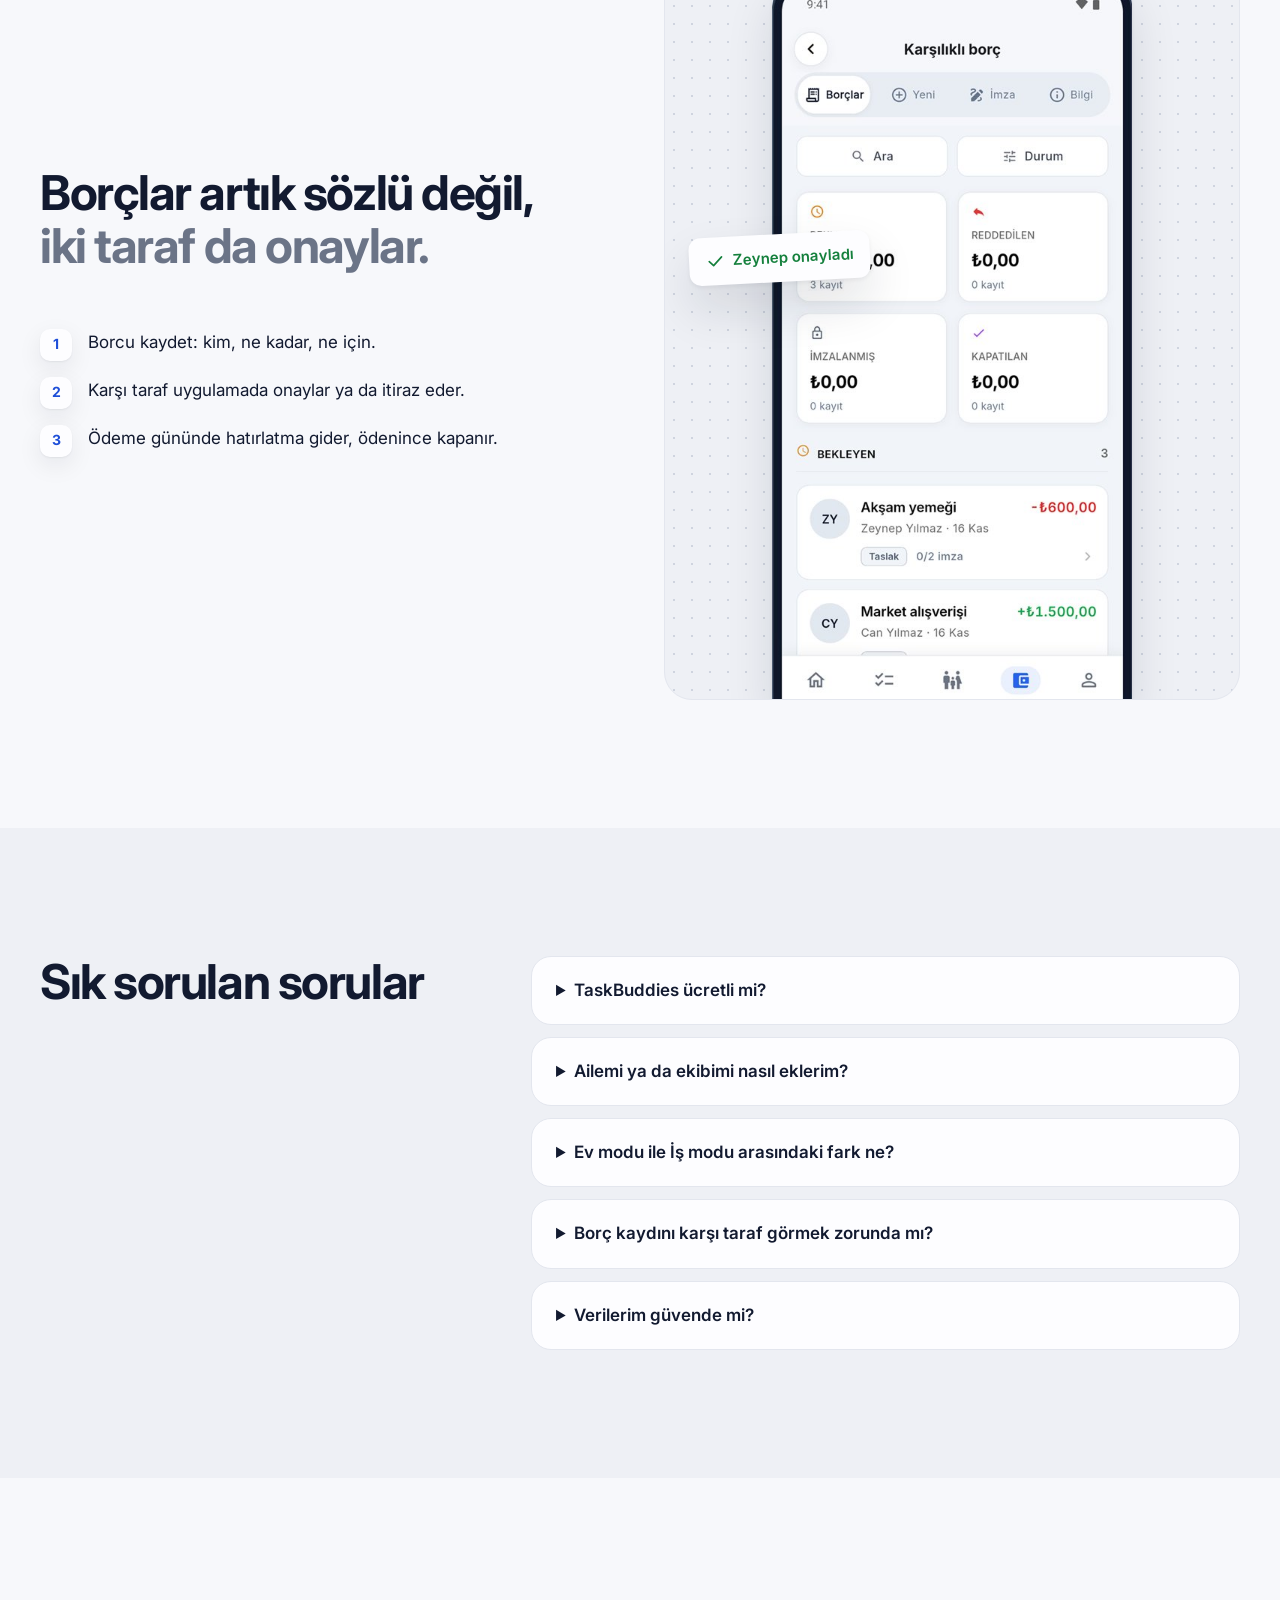
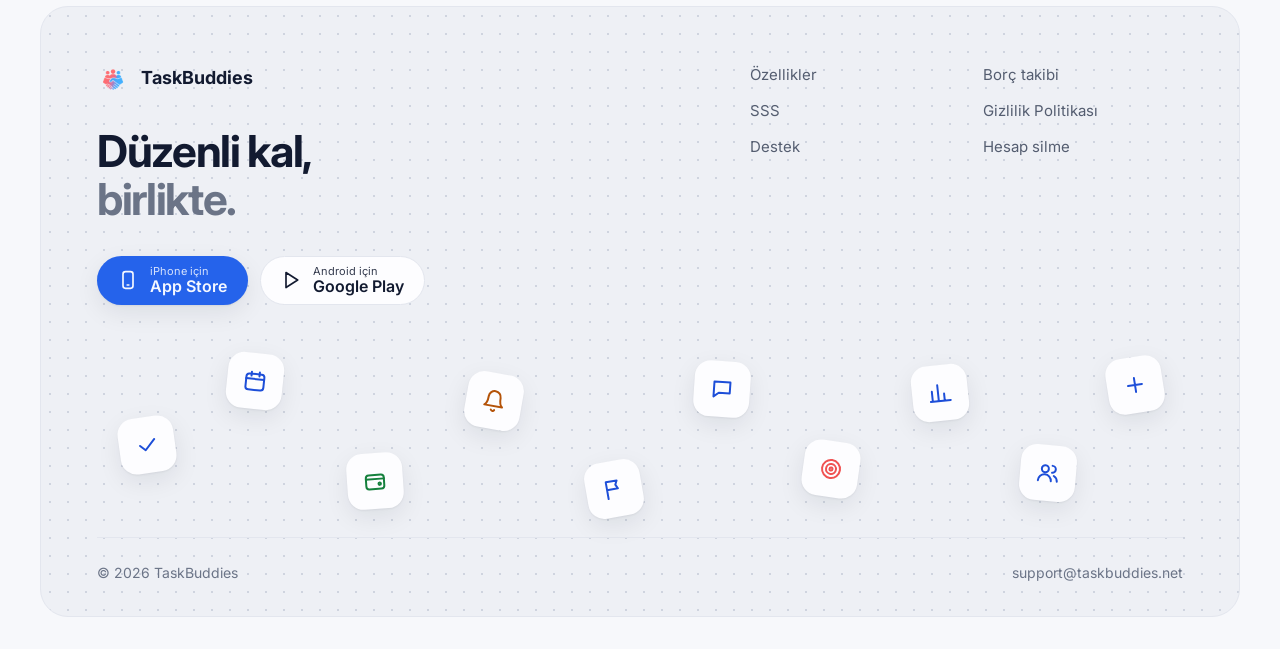
==== commit 5b617c4f: "style: use Inter so heading punctuation sits tight Co-Authored-By: Claude Opus 5.5 <noreply@anthropi" ====
--- a/index.html
+++ b/index.html
@@ -22,8 +22,8 @@
   <meta name="twitter:card" content="summary_large_image">
   <link rel="preconnect" href="https://fonts.googleapis.com">
   <link rel="preconnect" href="https://fonts.gstatic.com" crossorigin>
-  <link href="https://fonts.googleapis.com/css2?family=Plus+Jakarta+Sans:wght@400;500;600;700&display=swap" rel="stylesheet">
-  <link rel="stylesheet" href="/style.css">
+  <link href="https://fonts.googleapis.com/css2?family=Inter:wght@400;600;700&display=swap" rel="stylesheet">
+  <link rel="stylesheet" href="/style.css?v=c065ff0644">
   <script type="application/ld+json">{"@context":"https://schema.org","@type":"MobileApplication","name":"TaskBuddies","operatingSystem":"iOS, Android","applicationCategory":"ProductivityApplication","offers":{"@type":"Offer","price":"0","priceCurrency":"TRY"},"url":"https://taskbuddies.net/"}</script>
 </head>
 <body>
--- a/style.css
+++ b/style.css
@@ -28,7 +28,7 @@
   --shadow-1: 0 1px 2px rgba(15, 23, 42, .06), 0 8px 24px rgba(15, 23, 42, .08);
   --shadow-2: 0 2px 4px rgba(15, 23, 42, .06), 0 24px 48px rgba(15, 23, 42, .12);
   --focus: var(--blue);
-  --font: "Plus Jakarta Sans", system-ui, -apple-system, "Segoe UI", Roboto, sans-serif;
+  --font: "Inter", system-ui, -apple-system, "Segoe UI", Roboto, sans-serif;
   --r-lg: 28px;
   --r-md: 20px;
   --r-sm: 12px;
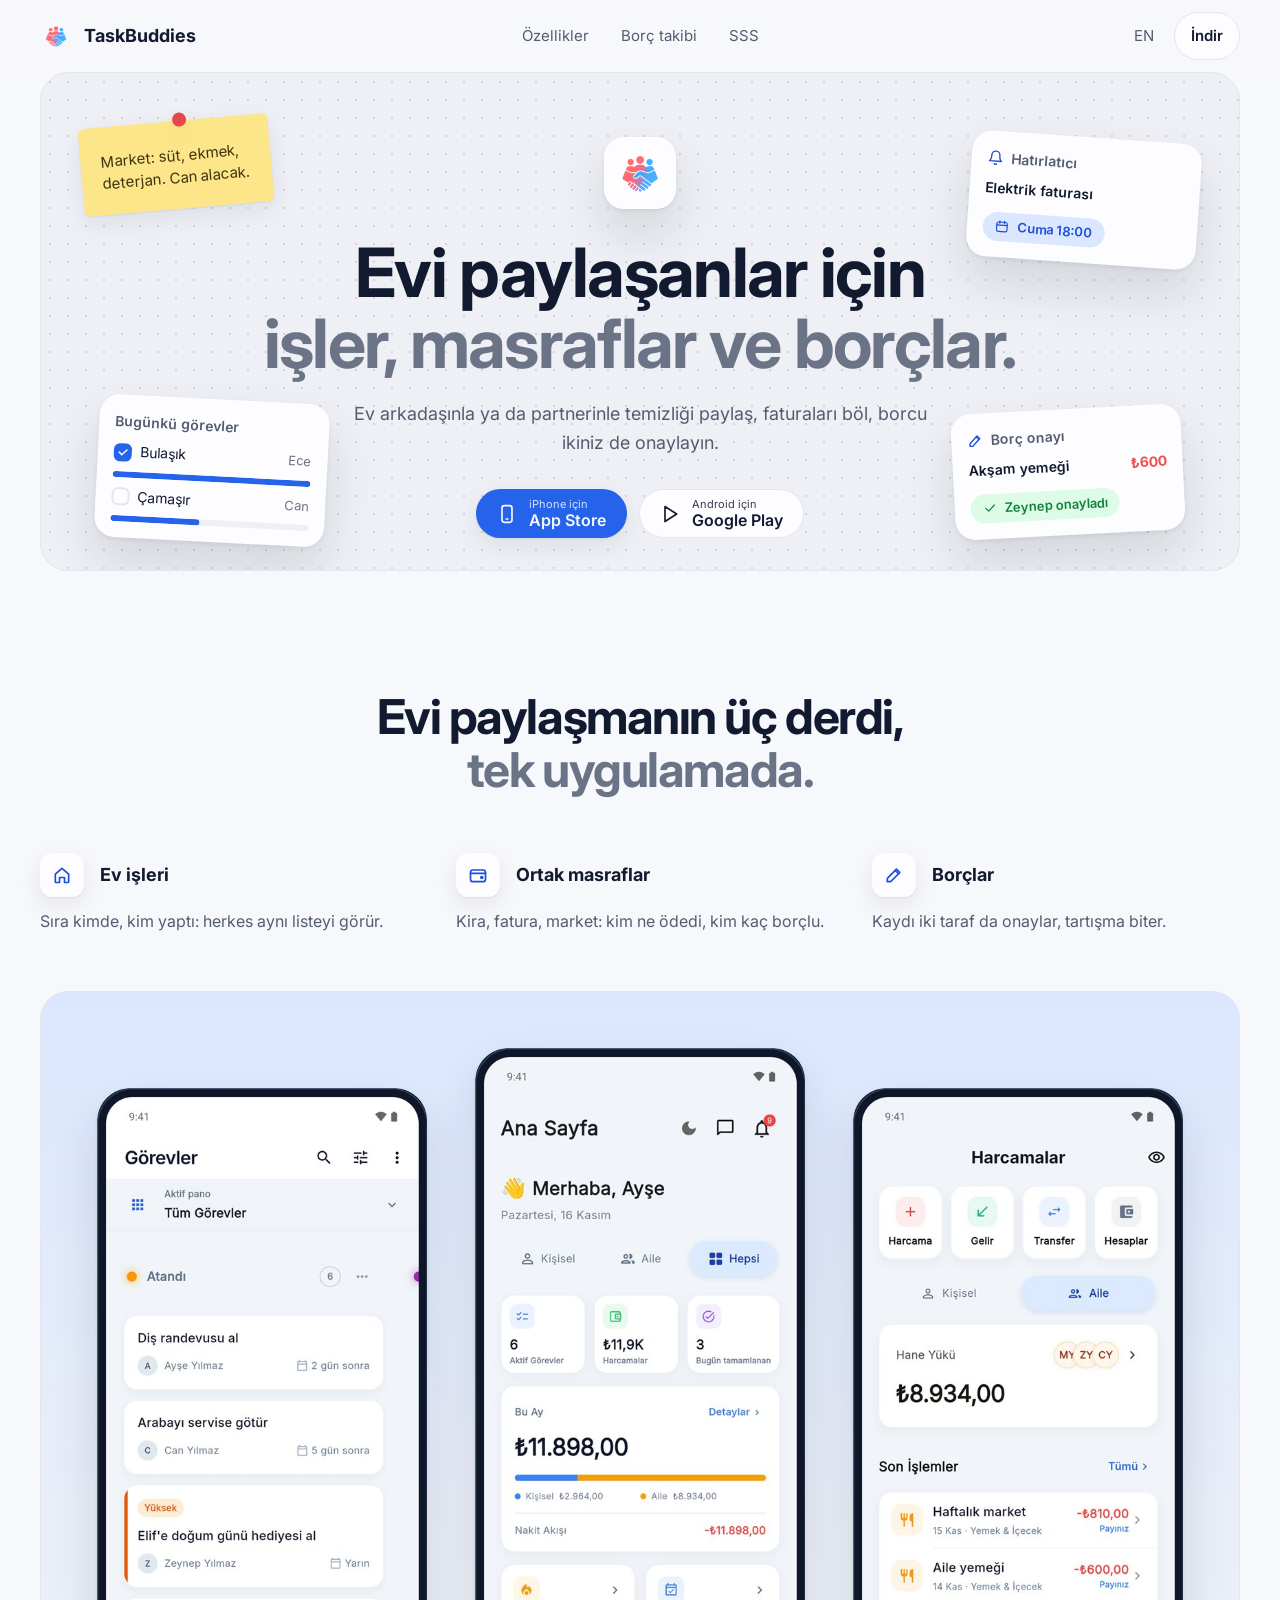
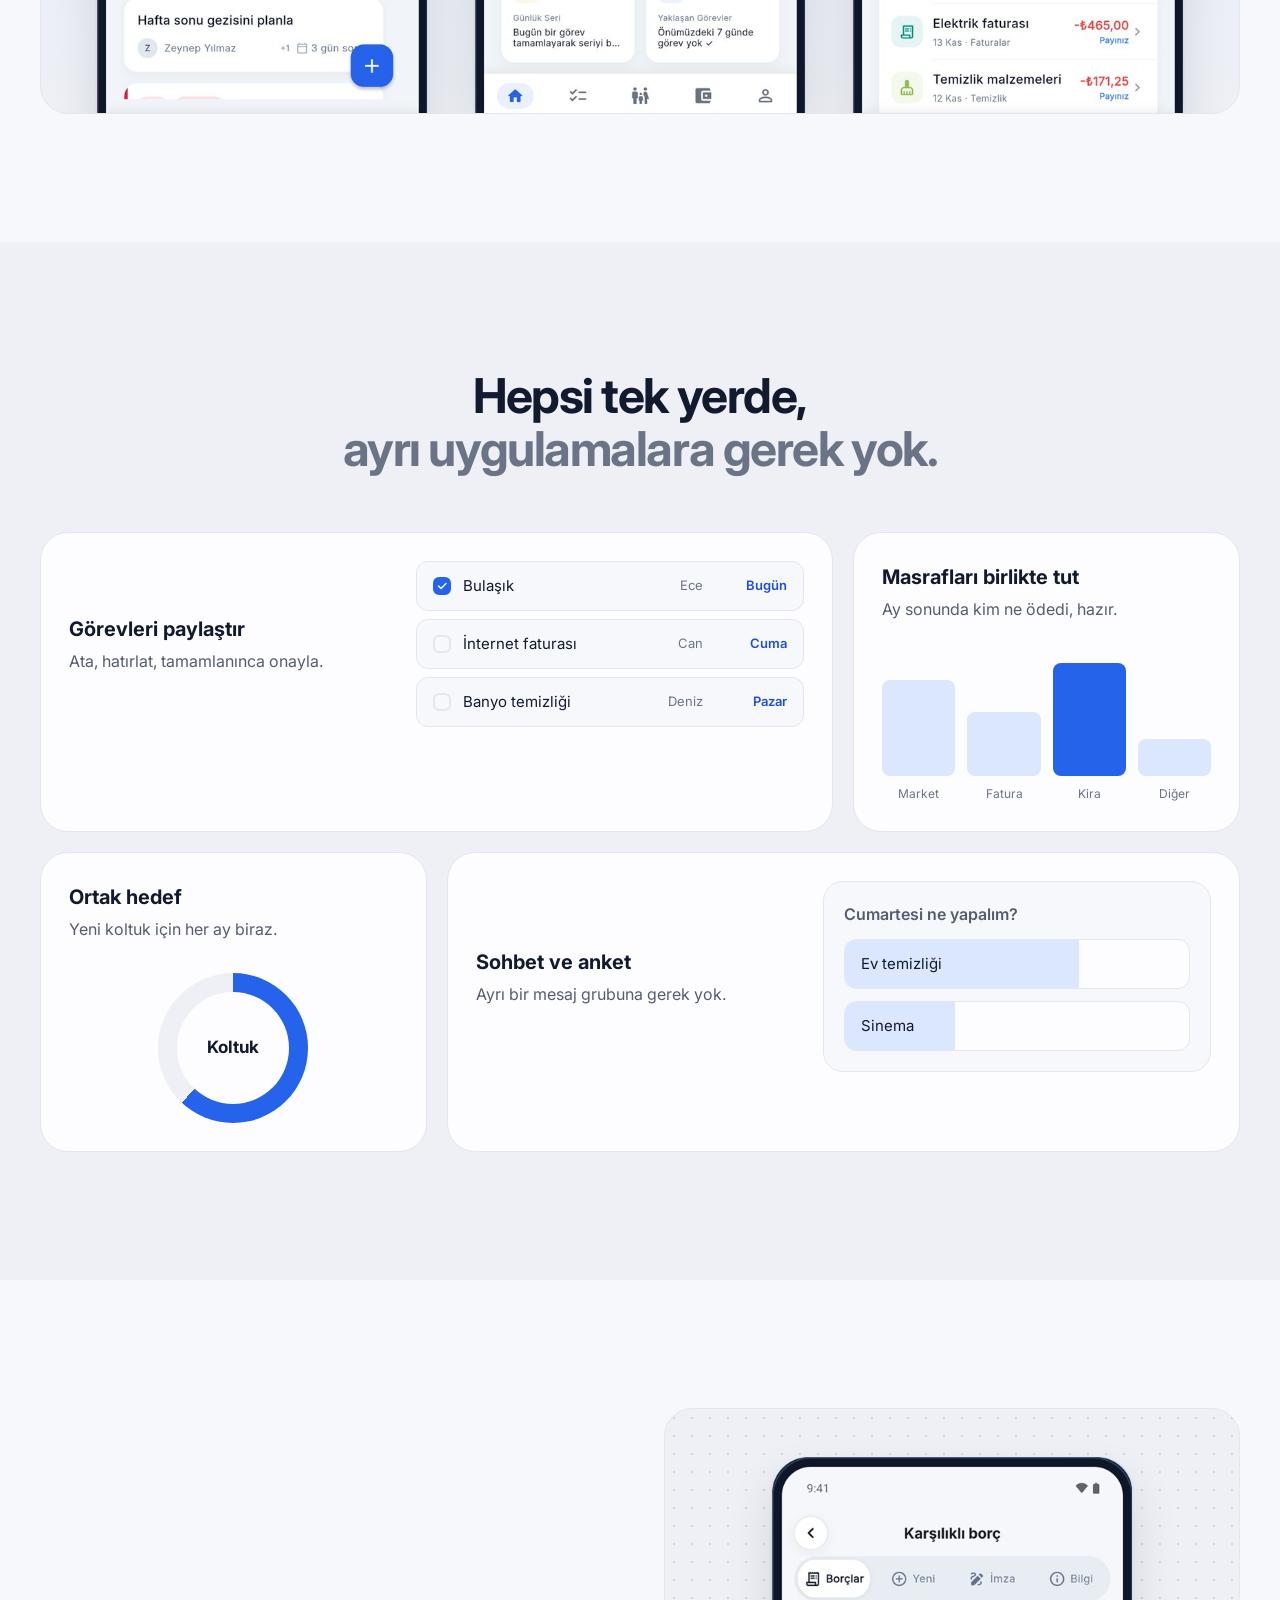
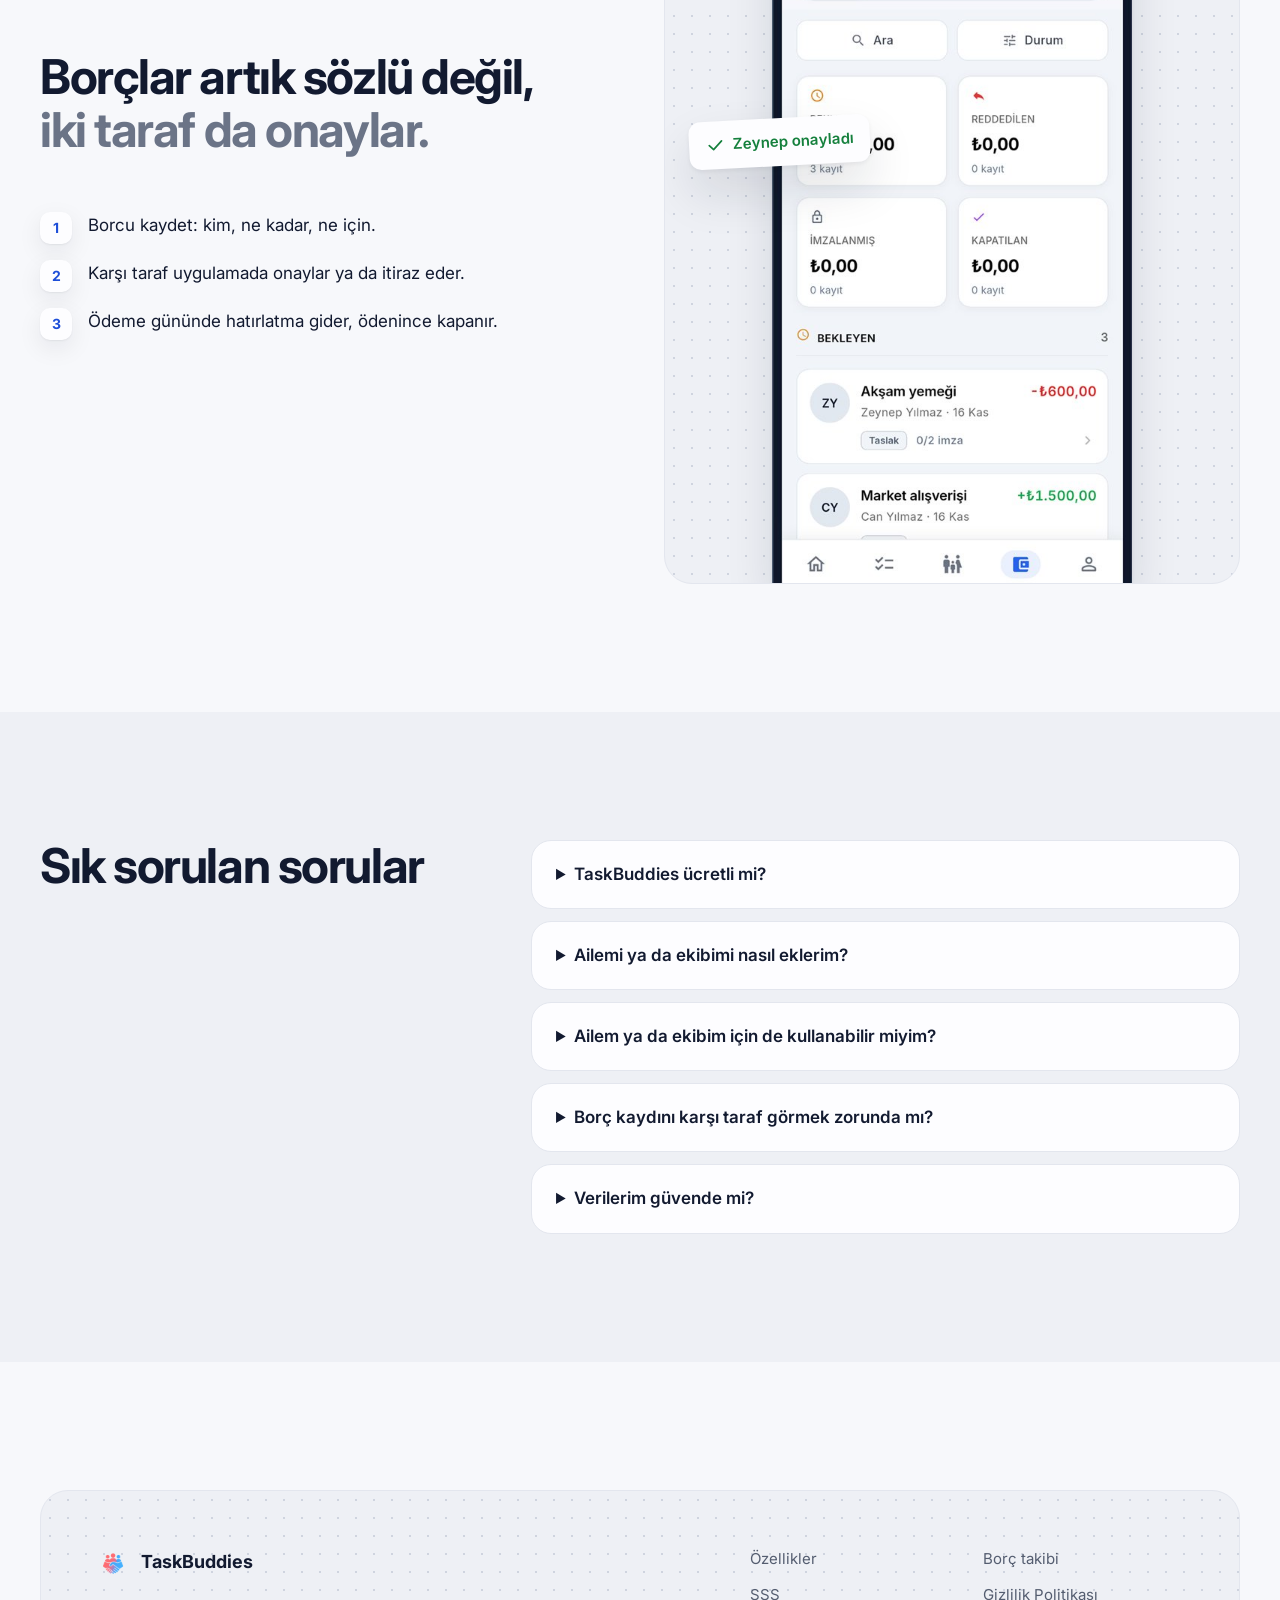
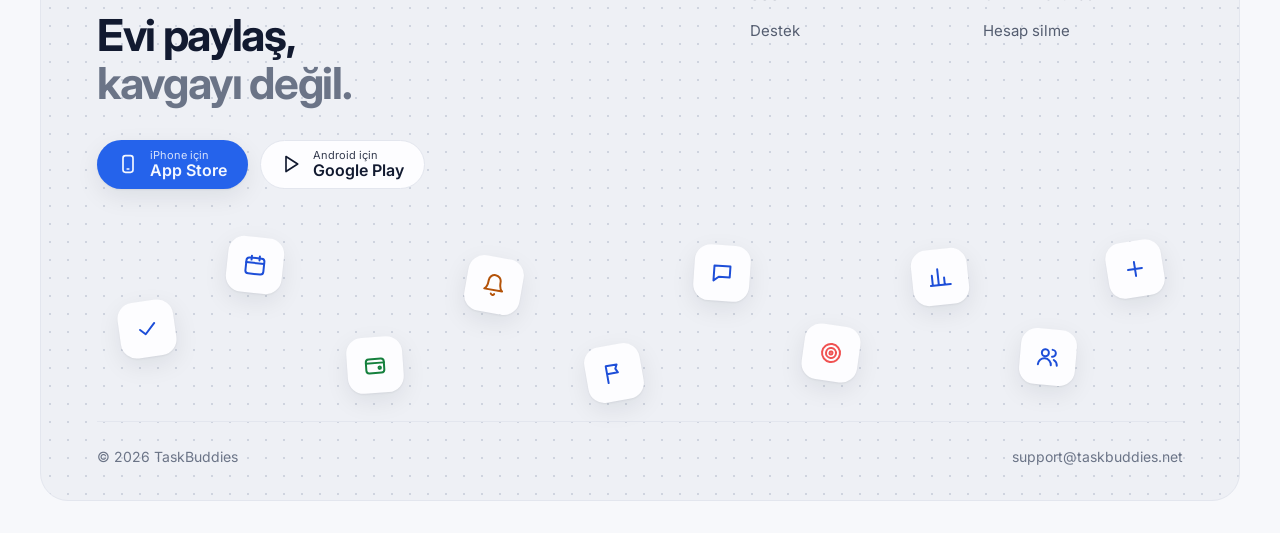
==== commit 94272626: "copy: focus the landing on roommates and couples Co-Authored-By: Claude Opus 5.5 <noreply@anthropic." ====
--- a/index.html
+++ b/index.html
@@ -3,8 +3,8 @@
 <head>
   <meta charset="utf-8">
   <meta name="viewport" content="width=device-width, initial-scale=1">
-  <title>TaskBuddies: Görevler, ortak harcamalar ve borçlar tek yerde</title>
-  <meta name="description" content="Ev işlerini paylaştır, market ve fatura harcamalarını birlikte takip et, borçları unutma. Aileler, ev arkadaşları ve küçük ekipler için görev ve harcama uygulaması.">
+  <title>TaskBuddies: Evi paylaşanlar için ev işleri, ortak masraflar ve borçlar</title>
+  <meta name="description" content="Ev arkadaşınla ya da partnerinle ev işlerini paylaş, kirayı ve faturaları böl, borçları iki taraf da onaylasın. Evi paylaşanlar için ücretsiz uygulama.">
   <link rel="canonical" href="https://taskbuddies.net/">
   <link rel="alternate" hreflang="tr" href="https://taskbuddies.net/">
   <link rel="alternate" hreflang="en" href="https://taskbuddies.net/en/">
@@ -15,8 +15,8 @@
   <meta name="apple-itunes-app" content="app-id=6759522037">
   <meta property="og:type" content="website">
   <meta property="og:url" content="https://taskbuddies.net/">
-  <meta property="og:title" content="TaskBuddies: Görevler, ortak harcamalar ve borçlar tek yerde">
-  <meta property="og:description" content="Ev işlerini paylaştır, market ve fatura harcamalarını birlikte takip et, borçları unutma. Aileler, ev arkadaşları ve küçük ekipler için görev ve harcama uygulaması.">
+  <meta property="og:title" content="TaskBuddies: Evi paylaşanlar için ev işleri, ortak masraflar ve borçlar">
+  <meta property="og:description" content="Ev arkadaşınla ya da partnerinle ev işlerini paylaş, kirayı ve faturaları böl, borçları iki taraf da onaylasın. Evi paylaşanlar için ücretsiz uygulama.">
   <meta property="og:image" content="https://taskbuddies.net/assets/screens/tr-01-home.jpg">
   <meta property="og:locale" content="tr_TR">
   <meta name="twitter:card" content="summary_large_image">
@@ -45,8 +45,8 @@
       <section class="hero dots" aria-labelledby="h">
         <div class="hero-copy">
           <img class="app-tile" src="/assets/icon-192.png" alt="" width="72" height="72">
-          <h1 id="h"><span>Görevler, harcamalar ve borçlar</span> <span class="soft">tek yerde, birlikte.</span></h1>
-          <p class="lead">Ailenle ya da ekibinle işleri paylaş, harcamaları birlikte tut, kim kime borçlu bil.</p>
+          <h1 id="h"><span>Evi paylaşanlar için</span> <span class="soft">işler, masraflar ve borçlar.</span></h1>
+          <p class="lead">Ev arkadaşınla ya da partnerinle temizliği paylaş, faturaları böl, borcu ikiniz de onaylayın.</p>
           <div class="stores center">
           <a class="btn btn-primary" href="https://apps.apple.com/app/id6759522037?l=tr" rel="noopener"><svg class="i" viewBox="0 0 24 24" fill="none" stroke="currentColor" stroke-width="2" stroke-linecap="round" stroke-linejoin="round" aria-hidden="true"><rect x="6" y="2" width="12" height="20" rx="3"/><path d="M11 18h2"/></svg><span><small>iPhone için</small>App Store</span></a>
           <a class="btn btn-ghost" href="https://play.google.com/store/apps/details?id=com.taskbuddies.mobile&hl=tr" rel="noopener"><svg class="i" viewBox="0 0 24 24" fill="none" stroke="currentColor" stroke-width="2" stroke-linecap="round" stroke-linejoin="round" aria-hidden="true"><path d="M6 3l14 9-14 9z"/></svg><span><small>Android için</small>Google Play</span></a>
@@ -76,11 +76,11 @@
 
     <section id="ozellikler" class="block">
       <div class="wrap">
-        <h2 class="h2"><span>Ev ve iş için</span> <span class="soft">aynı uygulama, iki mod.</span></h2>
+        <h2 class="h2"><span>Evi paylaşmanın üç derdi,</span> <span class="soft">tek uygulamada.</span></h2>
         <div class="cols">
-          <div class="col"><span class="tile"><svg class="i" viewBox="0 0 24 24" fill="none" stroke="currentColor" stroke-width="2" stroke-linecap="round" stroke-linejoin="round" aria-hidden="true"><path d="M4 11l8-7 8 7v9a1 1 0 0 1-1 1h-4v-6h-6v6H5a1 1 0 0 1-1-1z"/></svg></span><h3>Ev modu</h3><p>Ev işleri, aile harcamaları, bütçe ve birikim hedefleri.</p></div>
-          <div class="col"><span class="tile"><svg class="i" viewBox="0 0 24 24" fill="none" stroke="currentColor" stroke-width="2" stroke-linecap="round" stroke-linejoin="round" aria-hidden="true"><rect x="3" y="7" width="18" height="13" rx="3"/><path d="M9 7V5a2 2 0 0 1 2-2h2a2 2 0 0 1 2 2v2"/></svg></span><h3>İş modu</h3><p>Görev atama, harcama onayı, proje bütçesi ve raporlar.</p></div>
-          <div class="col"><span class="tile"><svg class="i" viewBox="0 0 24 24" fill="none" stroke="currentColor" stroke-width="2" stroke-linecap="round" stroke-linejoin="round" aria-hidden="true"><circle cx="9" cy="8" r="3.5"/><path d="M2.5 20a6.5 6.5 0 0 1 13 0"/><path d="M16 4.5a3.5 3.5 0 0 1 0 7"/><path d="M18 14.5a6.5 6.5 0 0 1 3.5 5.5"/></svg></span><h3>Birlikte</h3><p>Sohbet, anket ve bildirimlerle herkes aynı sayfada.</p></div>
+          <div class="col"><span class="tile"><svg class="i" viewBox="0 0 24 24" fill="none" stroke="currentColor" stroke-width="2" stroke-linecap="round" stroke-linejoin="round" aria-hidden="true"><path d="M4 11l8-7 8 7v9a1 1 0 0 1-1 1h-4v-6h-6v6H5a1 1 0 0 1-1-1z"/></svg></span><h3>Ev işleri</h3><p>Sıra kimde, kim yaptı: herkes aynı listeyi görür.</p></div>
+          <div class="col"><span class="tile"><svg class="i" viewBox="0 0 24 24" fill="none" stroke="currentColor" stroke-width="2" stroke-linecap="round" stroke-linejoin="round" aria-hidden="true"><rect x="3" y="6" width="18" height="14" rx="3"/><path d="M3 10h18"/><circle cx="16.5" cy="15" r="1.2"/></svg></span><h3>Ortak masraflar</h3><p>Kira, fatura, market: kim ne ödedi, kim kaç borçlu.</p></div>
+          <div class="col"><span class="tile"><svg class="i" viewBox="0 0 24 24" fill="none" stroke="currentColor" stroke-width="2" stroke-linecap="round" stroke-linejoin="round" aria-hidden="true"><path d="M4 20h4L19 9l-4-4L4 16z"/><path d="M13.5 6.5l4 4"/></svg></span><h3>Borçlar</h3><p>Kaydı iki taraf da onaylar, tartışma biter.</p></div>
         </div>
         <div class="showcase">
           <img class="phone side" src="/assets/screens/tr-02-tasks.jpg" alt="Görev panosu: kim neyi ne zaman yapacak" width="480" height="968" loading="lazy">
@@ -98,25 +98,25 @@
             <div class="b-text"><h3>Görevleri paylaştır</h3><p>Ata, hatırlat, tamamlanınca onayla.</p></div>
             <div class="mini-list" aria-hidden="true">
               <div class="mini-row"><span class="tick done"><svg class="i" viewBox="0 0 24 24" fill="none" stroke="currentColor" stroke-width="2" stroke-linecap="round" stroke-linejoin="round" aria-hidden="true"><path d="M5 12l5 5L20 7"/></svg></span><span>Bulaşık</span><span class="who">Ece</span><span class="when">Bugün</span></div>
-              <div class="mini-row"><span class="tick"></span><span>Faturayı öde</span><span class="who">Can</span><span class="when">Cuma</span></div>
-              <div class="mini-row"><span class="tick"></span><span>Hafta sonu gezisi</span><span class="who">Aile</span><span class="when">Cumartesi</span></div>
+              <div class="mini-row"><span class="tick"></span><span>İnternet faturası</span><span class="who">Can</span><span class="when">Cuma</span></div>
+              <div class="mini-row"><span class="tick"></span><span>Banyo temizliği</span><span class="who">Deniz</span><span class="when">Pazar</span></div>
             </div>
           </article>
           <article class="b">
-            <div class="b-text"><h3>Harcamaları birlikte tut</h3><p>Market, kira, fatura: ay sonunda toplam hazır.</p></div>
+            <div class="b-text"><h3>Masrafları birlikte tut</h3><p>Ay sonunda kim ne ödedi, hazır.</p></div>
             <div class="bars" aria-hidden="true">
               <div class="bar-col" style="--h:78%"><i></i><span>Market</span></div><div class="bar-col" style="--h:52%"><i></i><span>Fatura</span></div><div class="bar-col" style="--h:92%"><i></i><span>Kira</span></div><div class="bar-col" style="--h:30%"><i></i><span>Diğer</span></div>
             </div>
           </article>
           <article class="b">
-            <div class="b-text"><h3>Birikim hedefi</h3><p>Tatil için her ay biraz.</p></div>
-            <div class="ring" aria-hidden="true"><span>Tatil</span></div>
+            <div class="b-text"><h3>Ortak hedef</h3><p>Yeni koltuk için her ay biraz.</p></div>
+            <div class="ring" aria-hidden="true"><span>Koltuk</span></div>
           </article>
           <article class="b b-wide">
             <div class="b-text"><h3>Sohbet ve anket</h3><p>Ayrı bir mesaj grubuna gerek yok.</p></div>
             <div class="poll" aria-hidden="true">
-              <p class="ui-strong">Cumartesi nereye?</p>
-              <div class="opt" style="--w:68%"><span>Piknik</span></div>
+              <p class="ui-strong">Cumartesi ne yapalım?</p>
+              <div class="opt" style="--w:68%"><span>Ev temizliği</span></div>
               <div class="opt" style="--w:32%"><span>Sinema</span></div>
             </div>
           </article>
@@ -147,7 +147,7 @@
         <div class="faq">
           <details><summary>TaskBuddies ücretli mi?</summary><p>İndirmesi ve temel özellikleri ücretsiz. Görevler, harcama girişi, borç takibi ve sohbet herkese açık.</p></details>
           <details><summary>Ailemi ya da ekibimi nasıl eklerim?</summary><p>Bir aile ya da ekip oluştur, üyeleri e-posta ile davet et. Davet bağlantısına dokunan kişi doğrudan uygulamaya katılır.</p></details>
-          <details><summary>Ev modu ile İş modu arasındaki fark ne?</summary><p>Ev modu aile işleri, ortak harcamalar ve aile bütçesi için. İş modu görev onayı, harcama onay akışı, proje bütçeleri ve raporlar için.</p></details>
+          <details><summary>Ailem ya da ekibim için de kullanabilir miyim?</summary><p>Evet. Ev modu aileler için de çalışır; İş modunda görev atama, harcama onayı ve raporlar var.</p></details>
           <details><summary>Borç kaydını karşı taraf görmek zorunda mı?</summary><p>Evet, borç kaydı iki taraflıdır. Karşı taraf onaylar ya da itiraz eder; iki taraf da aynı rakamı görür.</p></details>
           <details><summary>Verilerim güvende mi?</summary><p>Verilerin şifreli bağlantıyla taşınır ve yalnızca senin ve davet ettiğin kişilerin erişimine açıktır. Hesabını istediğin zaman silebilirsin.</p></details>
         </div>
@@ -160,7 +160,7 @@
       <div class="foot-top">
         <div>
           <a class="brand dark" href="/"><img src="/assets/icon-192.png" alt="" width="32" height="32">TaskBuddies</a>
-          <p class="foot-h"><span>Düzenli kal,</span> <span class="soft">birlikte.</span></p>
+          <p class="foot-h"><span>Evi paylaş,</span> <span class="soft">kavgayı değil.</span></p>
           <div class="stores ">
           <a class="btn btn-primary" href="https://apps.apple.com/app/id6759522037?l=tr" rel="noopener"><svg class="i" viewBox="0 0 24 24" fill="none" stroke="currentColor" stroke-width="2" stroke-linecap="round" stroke-linejoin="round" aria-hidden="true"><rect x="6" y="2" width="12" height="20" rx="3"/><path d="M11 18h2"/></svg><span><small>iPhone için</small>App Store</span></a>
           <a class="btn btn-ghost" href="https://play.google.com/store/apps/details?id=com.taskbuddies.mobile&hl=tr" rel="noopener"><svg class="i" viewBox="0 0 24 24" fill="none" stroke="currentColor" stroke-width="2" stroke-linecap="round" stroke-linejoin="round" aria-hidden="true"><path d="M6 3l14 9-14 9z"/></svg><span><small>Android için</small>Google Play</span></a>
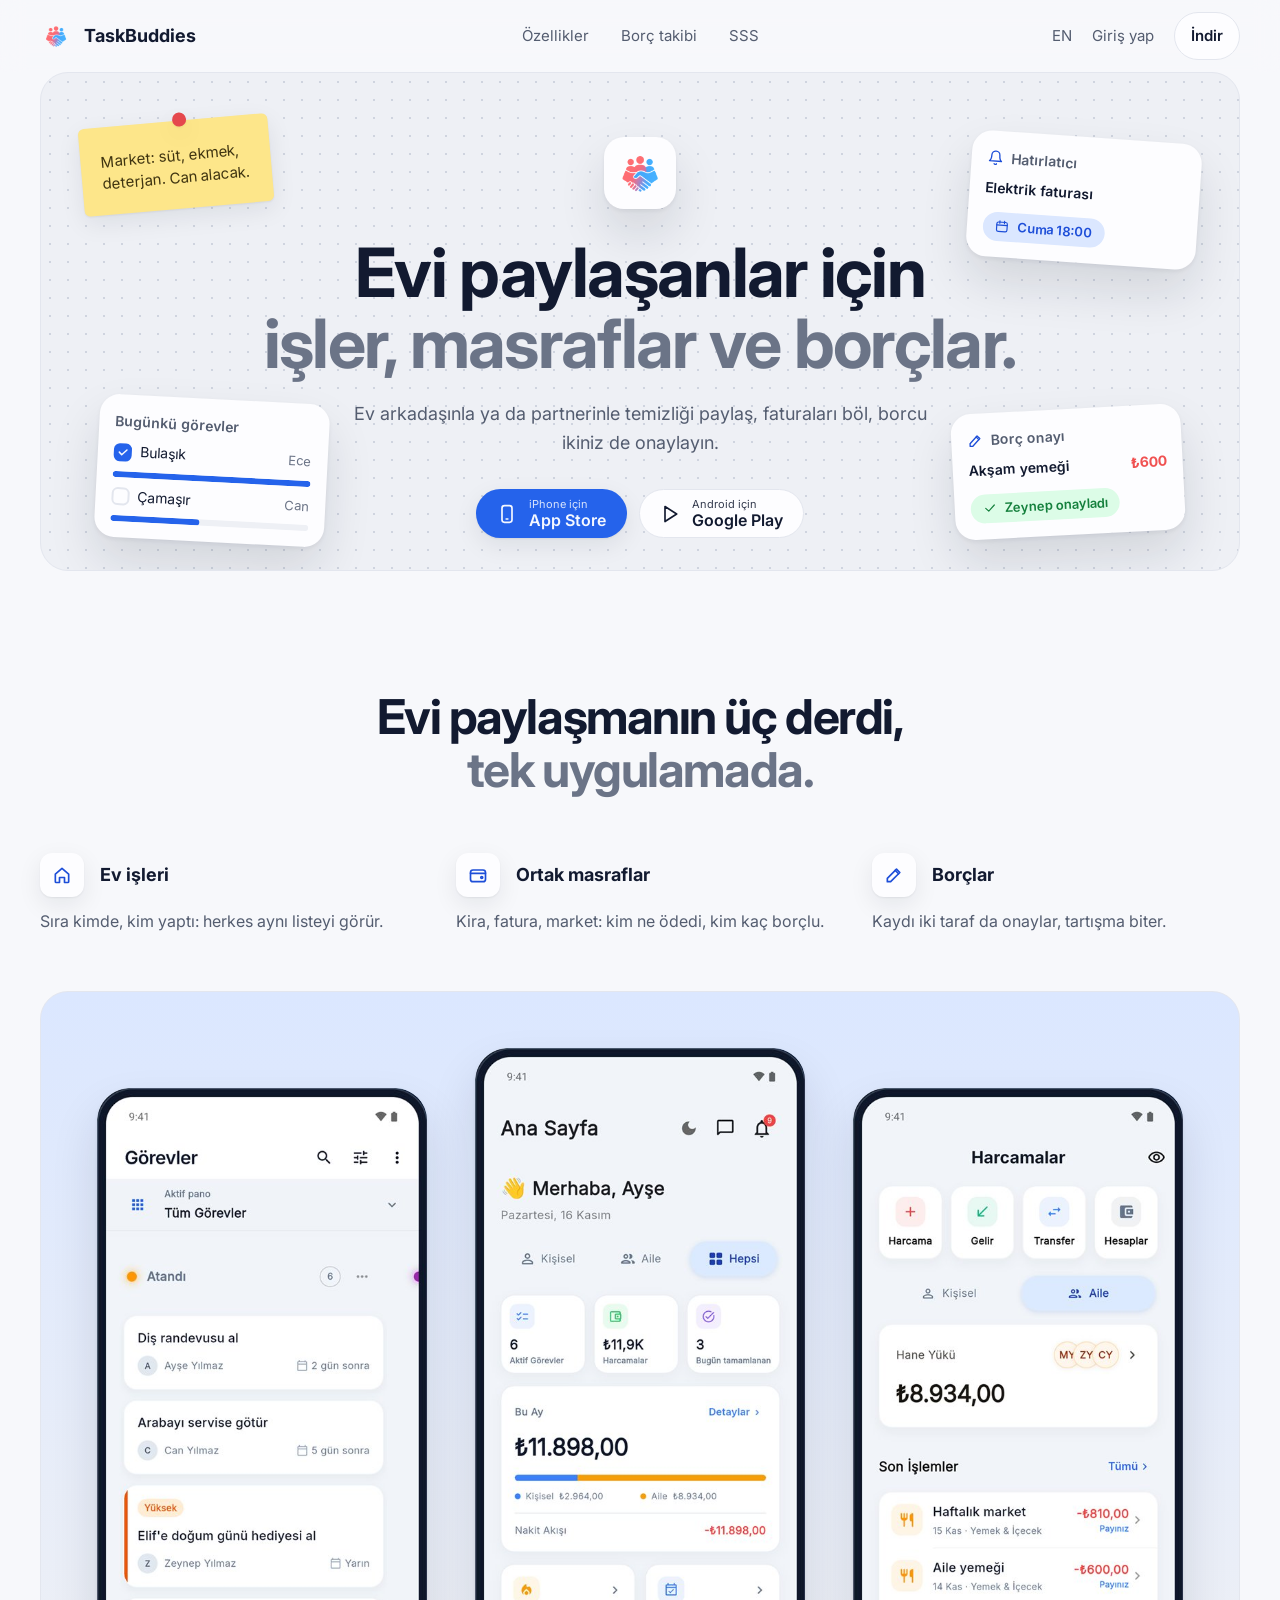
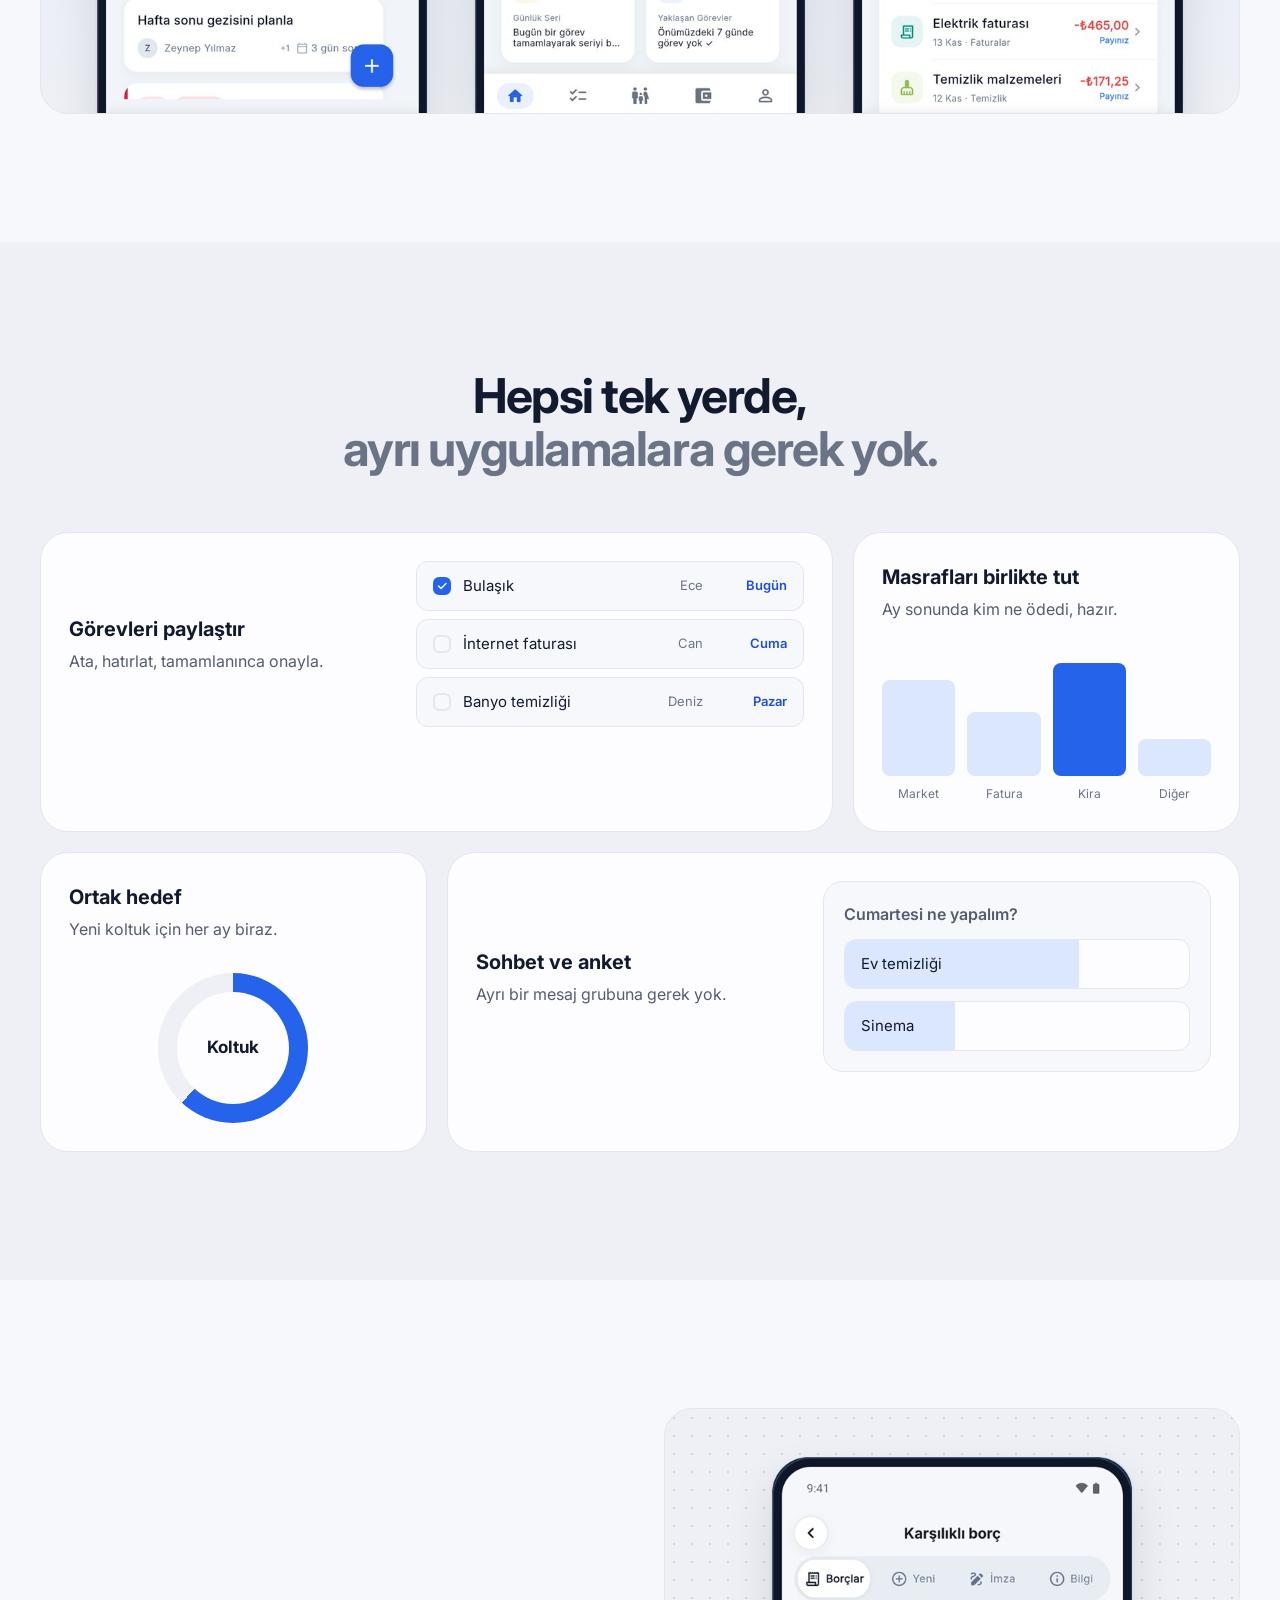
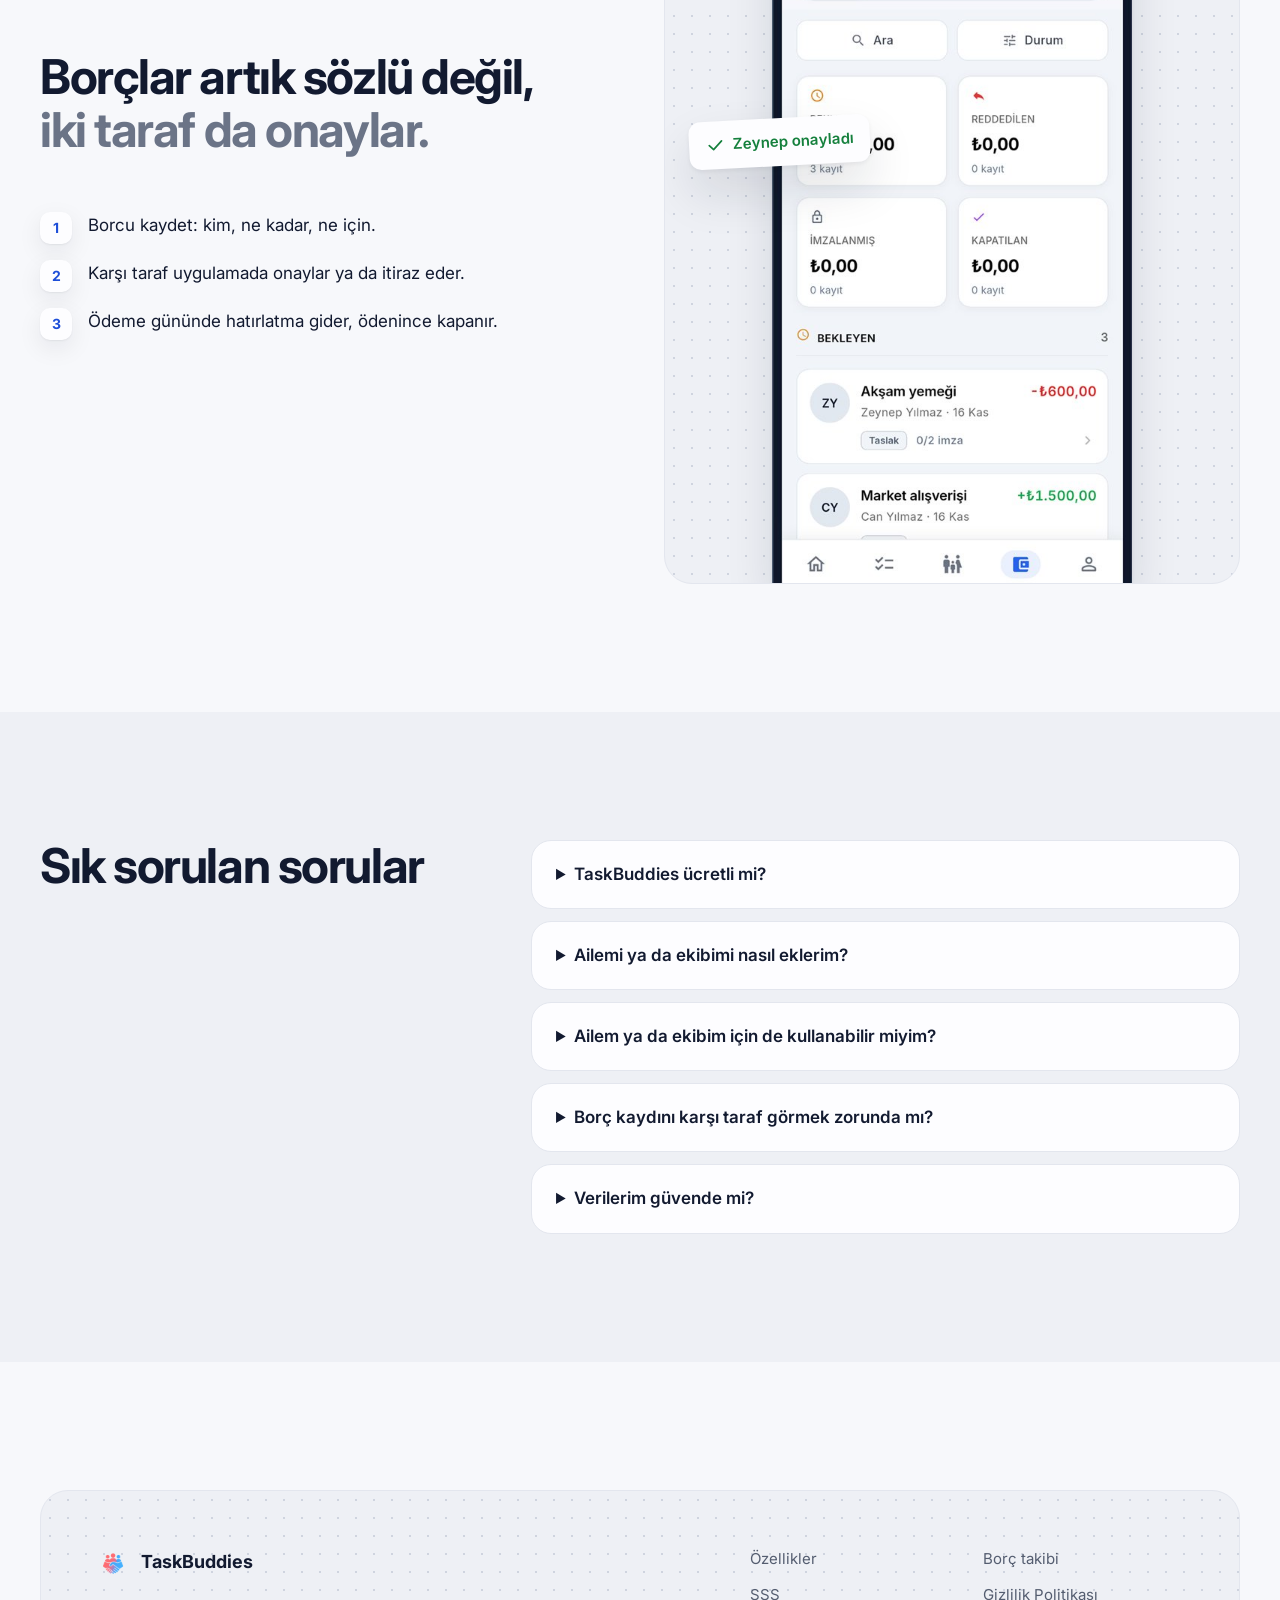
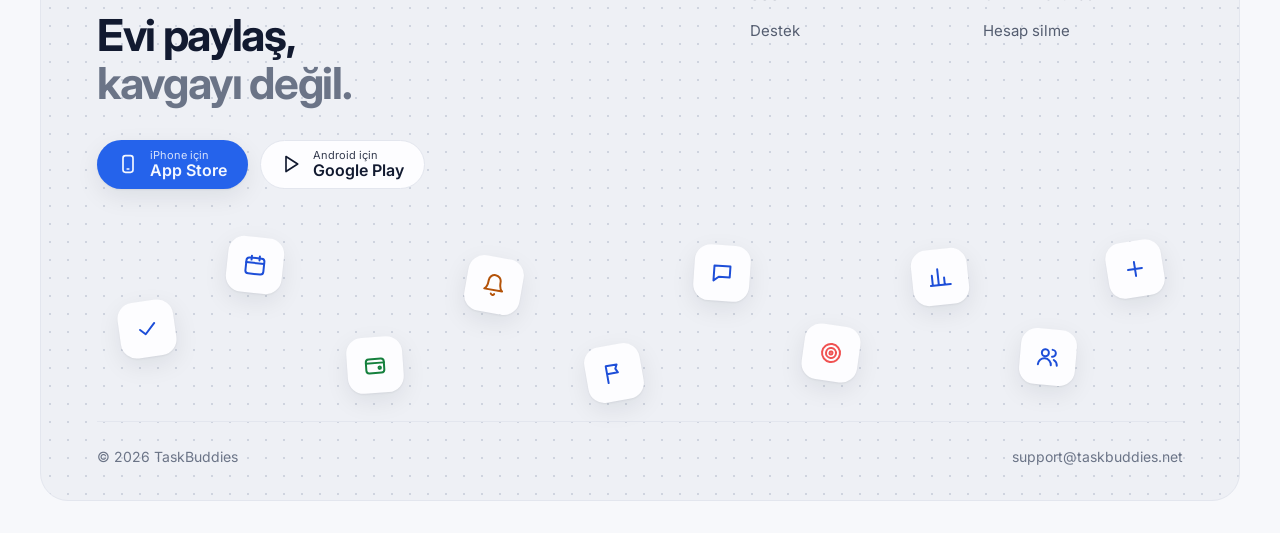
==== commit 7a296d28: "feat: add a log in link to the web app in the header Co-Authored-By: Claude Opus 5.5 <noreply@anthro" ====
--- a/index.html
+++ b/index.html
@@ -23,7 +23,7 @@
   <link rel="preconnect" href="https://fonts.googleapis.com">
   <link rel="preconnect" href="https://fonts.gstatic.com" crossorigin>
   <link href="https://fonts.googleapis.com/css2?family=Inter:wght@400;600;700&display=swap" rel="stylesheet">
-  <link rel="stylesheet" href="/style.css?v=c065ff0644">
+  <link rel="stylesheet" href="/style.css?v=d3fc2dffab">
   <script type="application/ld+json">{"@context":"https://schema.org","@type":"MobileApplication","name":"TaskBuddies","operatingSystem":"iOS, Android","applicationCategory":"ProductivityApplication","offers":{"@type":"Offer","price":"0","priceCurrency":"TRY"},"url":"https://taskbuddies.net/"}</script>
 </head>
 <body>
@@ -35,6 +35,7 @@
       </nav>
       <div class="top-actions">
         <a class="lang" href="/en/" hreflang="en">EN</a>
+        <a class="login" href="https://web.taskbuddies.net/">Giriş yap</a>
         <a class="btn btn-ghost btn-sm" href="#indir">İndir</a>
       </div>
     </div>
--- a/style.css
+++ b/style.css
@@ -89,11 +89,16 @@
 .brand { display: inline-flex; align-items: center; gap: 12px; text-decoration: none; font-weight: 700; font-size: 18px; }
 .brand img { width: 32px; height: 32px; border-radius: 8px; }
 .links { display: flex; gap: 32px; }
-.links a, .lang { text-decoration: none; font-size: 15px; font-weight: 400; color: var(--muted); }
-.links a:hover, .lang:hover { color: var(--ink); }
-.links a:active, .lang:active { color: var(--blue); }
+.links a, .lang, .login { text-decoration: none; font-size: 15px; font-weight: 400; color: var(--muted); }
+.links a:hover, .lang:hover, .login:hover { color: var(--ink); }
+.links a:active, .lang:active, .login:active { color: var(--blue); }
 .top-actions { display: flex; align-items: center; justify-content: flex-end; gap: 20px; }
 @media (max-width: 760px) { .links { display: none; } .top-row { grid-template-columns: 1fr auto; } }
+/* Dar telefonlarda logo, dil, giriş ve İndir tek satıra sığsın */
+@media (max-width: 420px) { .top-row { gap: 8px; } .top-actions { gap: 12px; } .top .btn-sm { padding: 8px 12px; } }
+.login { white-space: nowrap; }
+/* Telefonda yalnızca logo simgesi kalır, giriş ve İndir sığsın */
+@media (max-width: 400px) { .brand { font-size: 0; gap: 0; } }
 
 /* Hero */
 .hero { position: relative; border-radius: var(--r-lg); padding: 64px 24px 32px; overflow: clip; border: 1px solid var(--line); }
@@ -239,6 +244,12 @@
 .store:active { transform: scale(.98); }
 .store + .store { background: var(--surface); color: var(--ink); border: 1px solid var(--line); }
 .store svg { width: 20px; height: 20px; }
+/* Telefonda "Uygulamada aç" ana eylem; mağaza bağlantıları ikincil */
+.open .open-app { margin: 0 auto 16px; justify-content: center; min-width: min(280px, 100%); padding: 14px 24px; font-size: 17px; }
+.open.has-app .stores .store { background: var(--surface); color: var(--ink); border: 1px solid var(--line); }
+.open .hint { font-size: 15px; margin: 20px auto 0; }
+.open .hint[hidden] { display: none; }
+.open .hint.nudge { color: var(--ink); font-weight: 600; }
 
 @media (prefers-reduced-motion: reduce) {
   html { scroll-behavior: auto; }
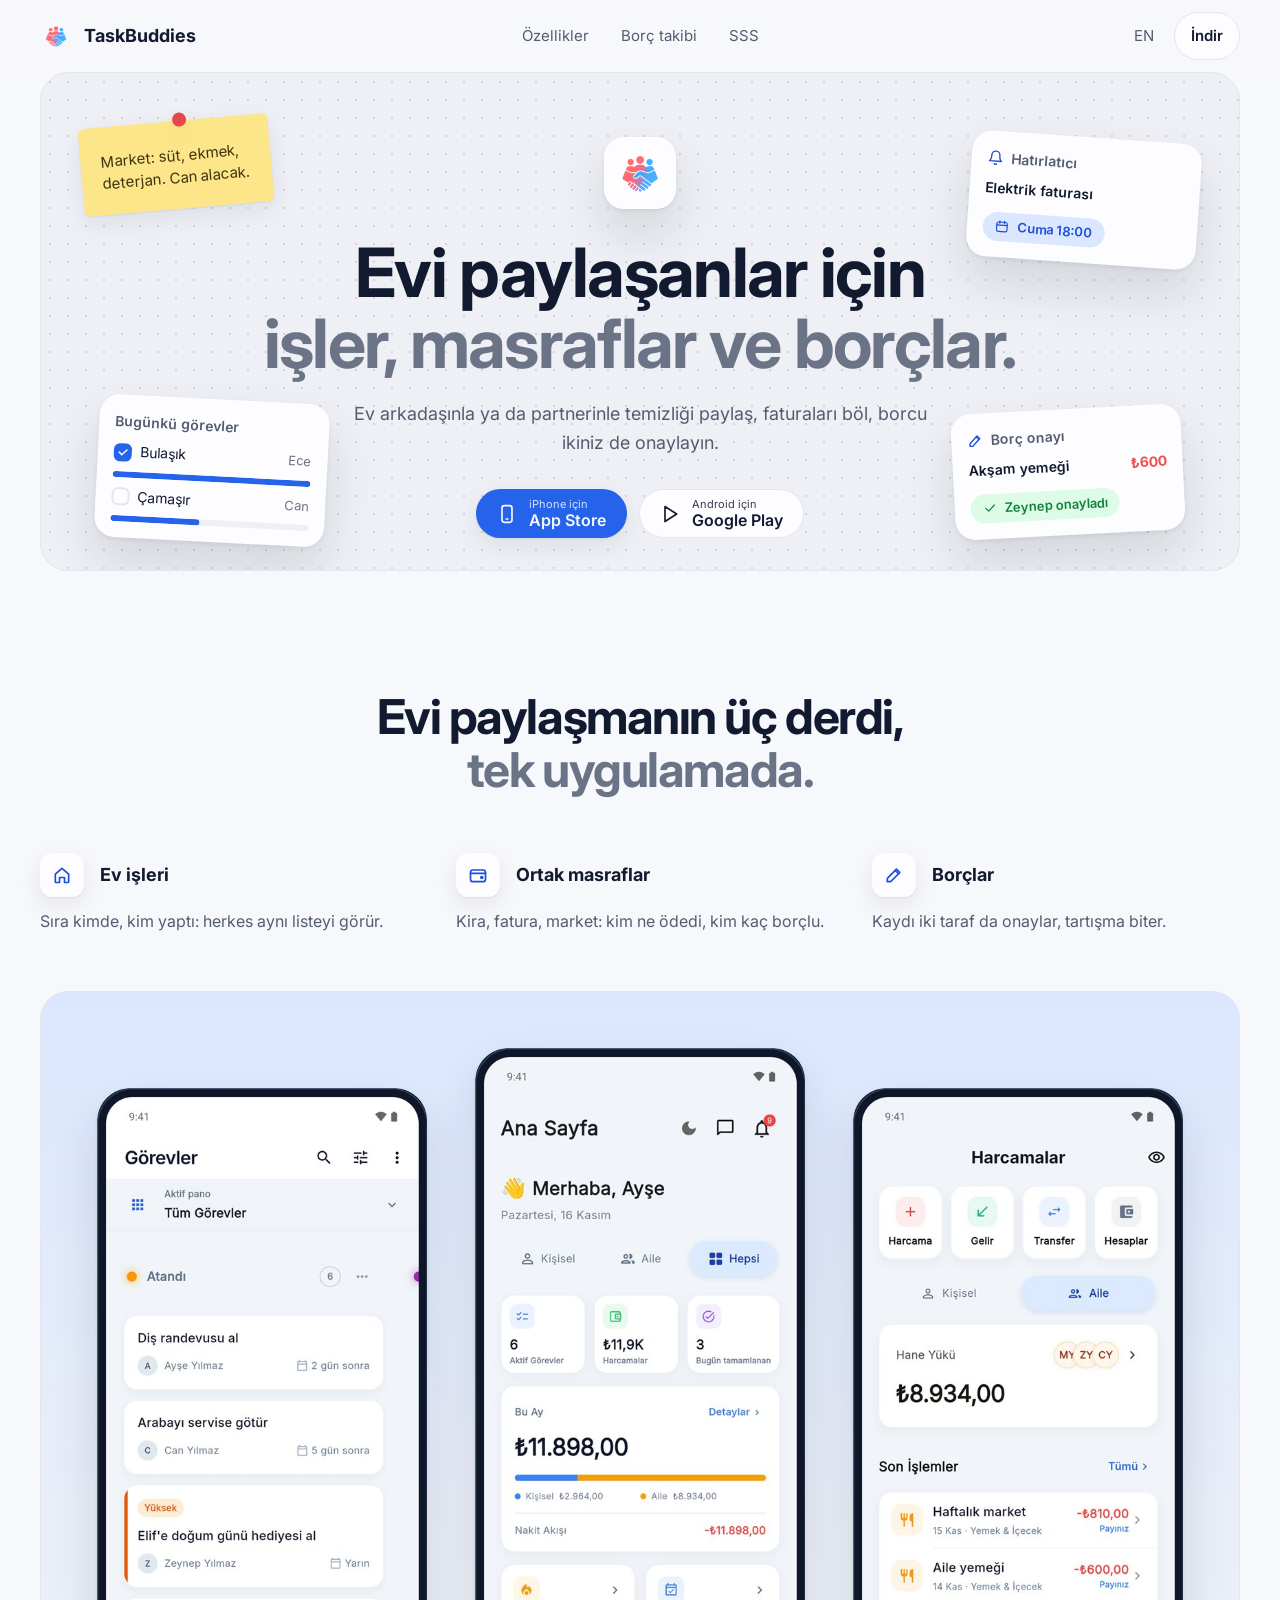
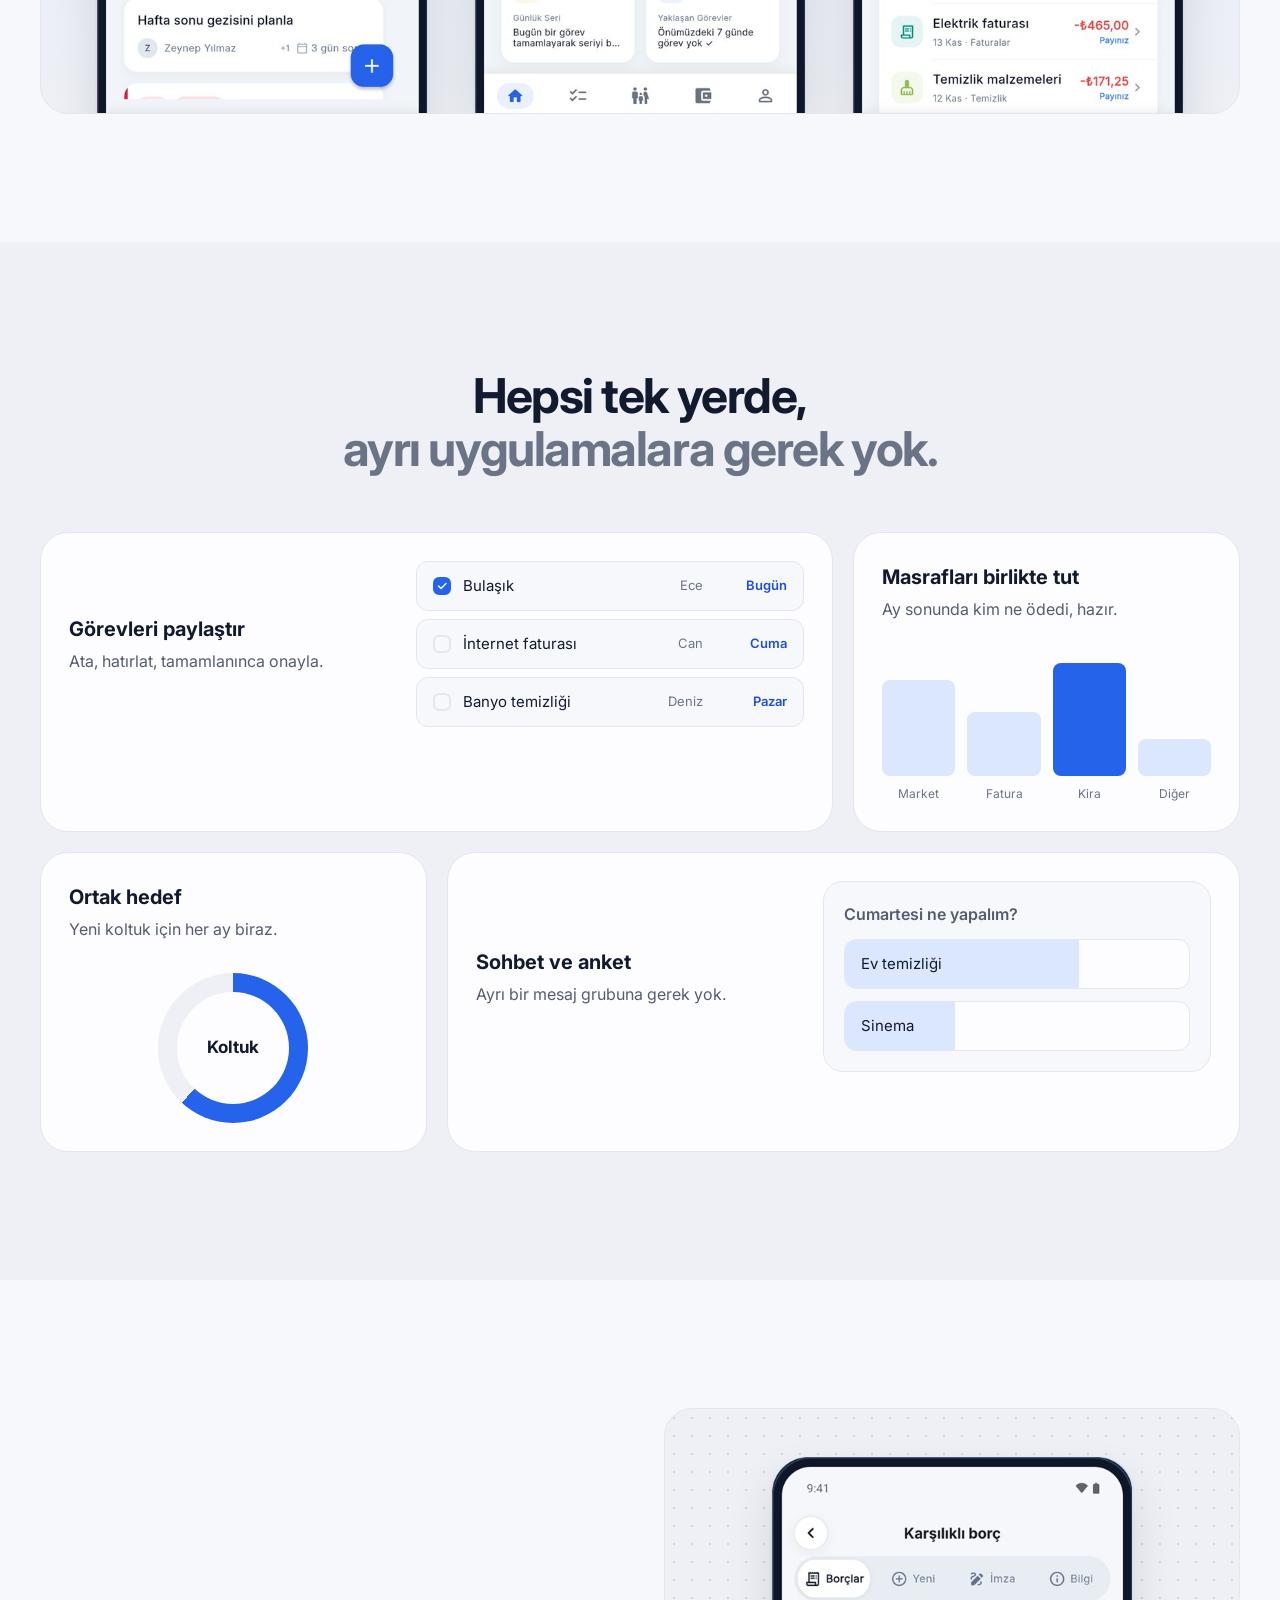
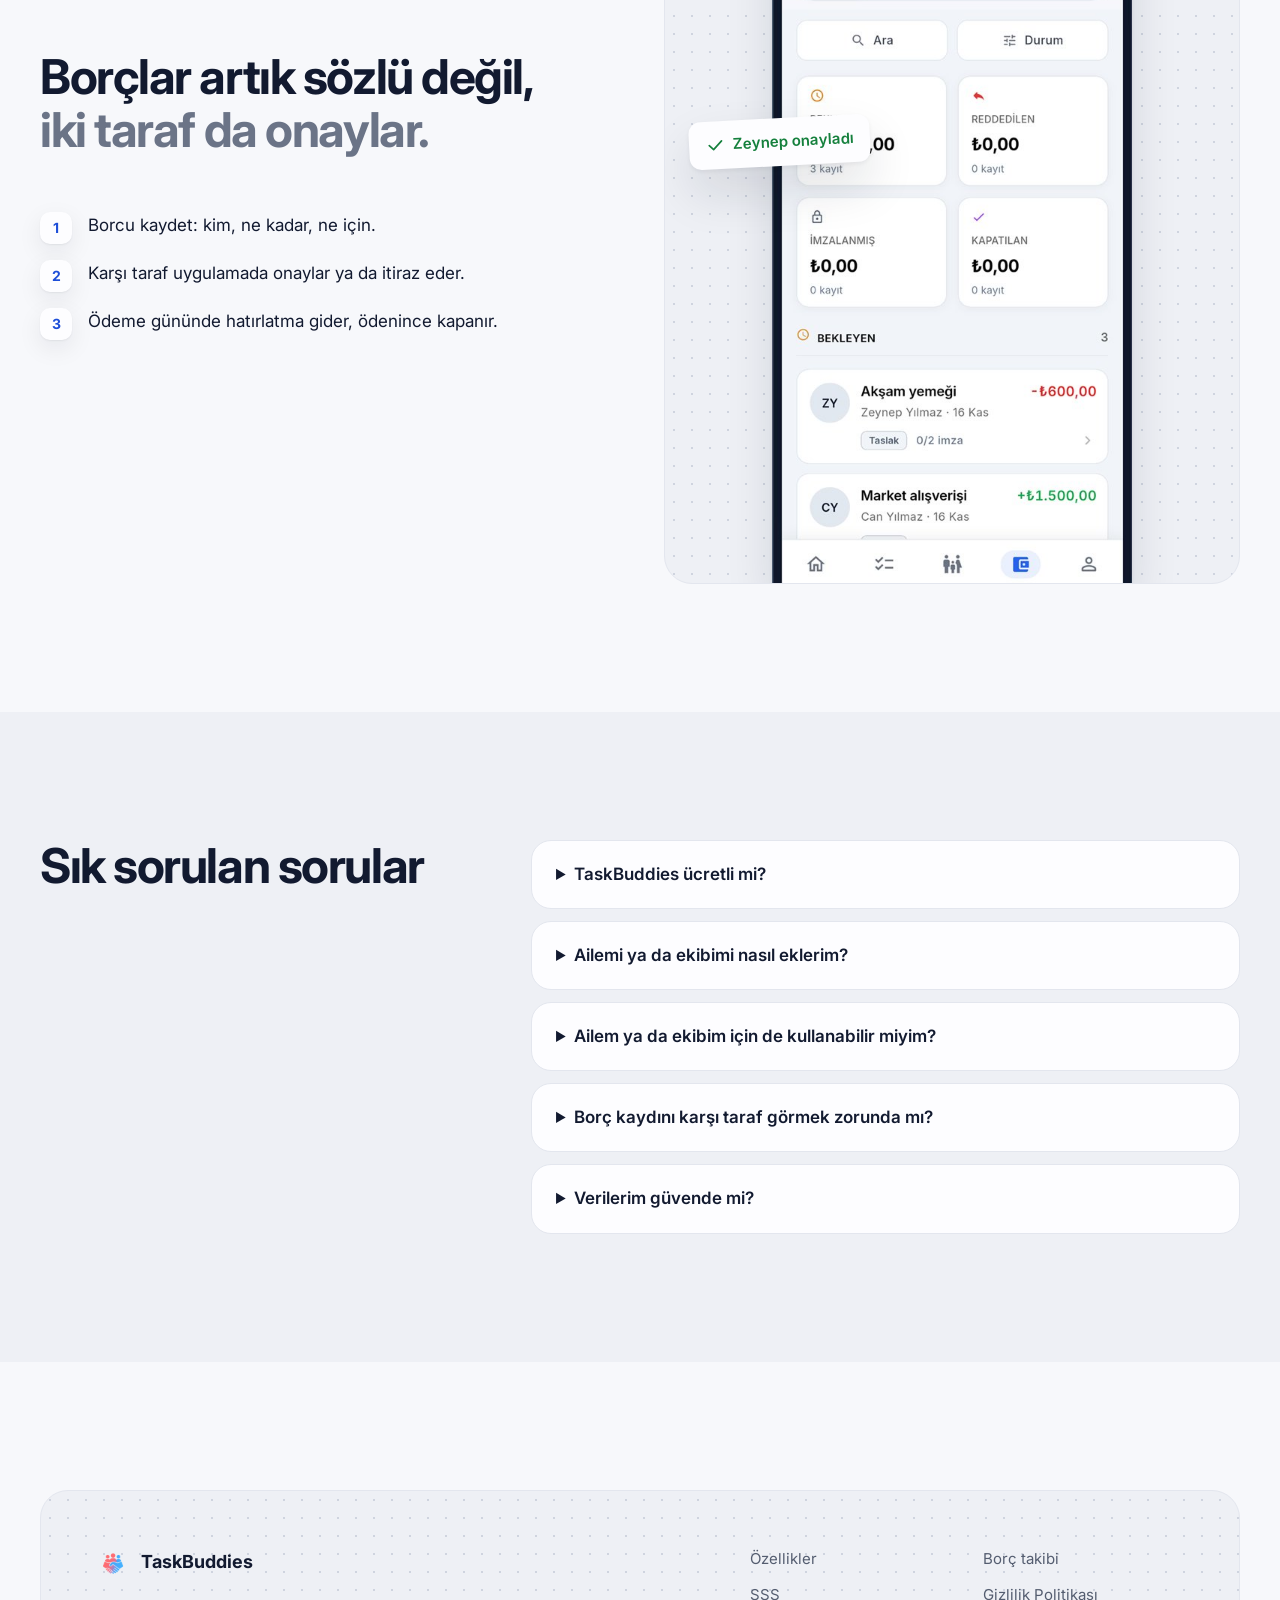
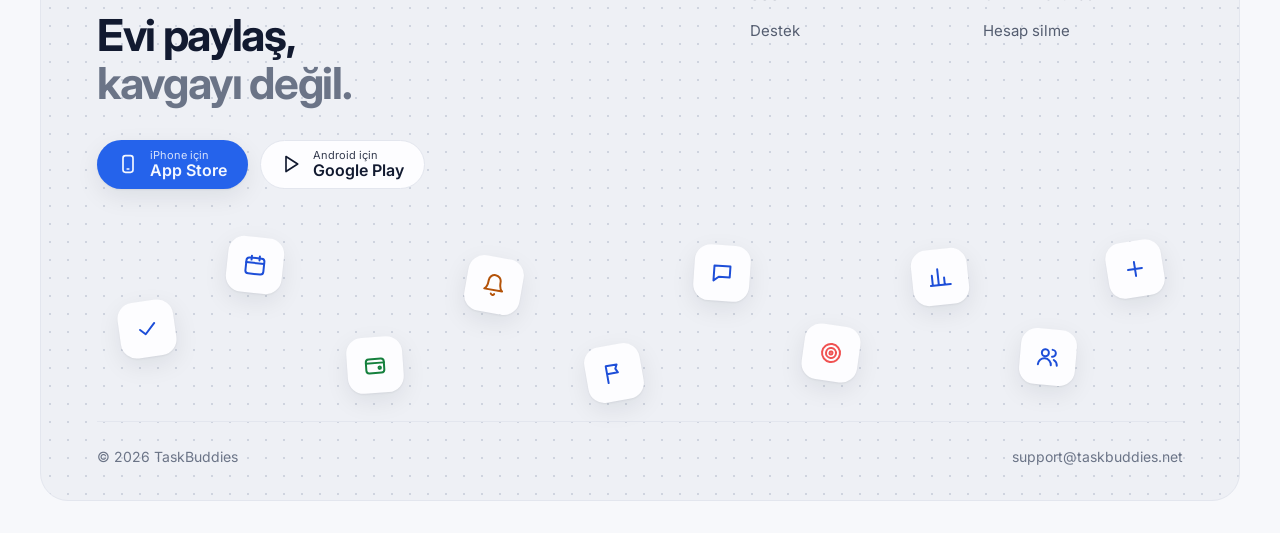
==== commit a66535cf: "revert: remove the log in link while the web app is closed The production web app is stopped for now" ====
--- a/index.html
+++ b/index.html
@@ -23,7 +23,7 @@
   <link rel="preconnect" href="https://fonts.googleapis.com">
   <link rel="preconnect" href="https://fonts.gstatic.com" crossorigin>
   <link href="https://fonts.googleapis.com/css2?family=Inter:wght@400;600;700&display=swap" rel="stylesheet">
-  <link rel="stylesheet" href="/style.css?v=d3fc2dffab">
+  <link rel="stylesheet" href="/style.css?v=91cb1b88c2">
   <script type="application/ld+json">{"@context":"https://schema.org","@type":"MobileApplication","name":"TaskBuddies","operatingSystem":"iOS, Android","applicationCategory":"ProductivityApplication","offers":{"@type":"Offer","price":"0","priceCurrency":"TRY"},"url":"https://taskbuddies.net/"}</script>
 </head>
 <body>
@@ -35,7 +35,6 @@
       </nav>
       <div class="top-actions">
         <a class="lang" href="/en/" hreflang="en">EN</a>
-        <a class="login" href="https://web.taskbuddies.net/">Giriş yap</a>
         <a class="btn btn-ghost btn-sm" href="#indir">İndir</a>
       </div>
     </div>
--- a/style.css
+++ b/style.css
@@ -89,16 +89,11 @@
 .brand { display: inline-flex; align-items: center; gap: 12px; text-decoration: none; font-weight: 700; font-size: 18px; }
 .brand img { width: 32px; height: 32px; border-radius: 8px; }
 .links { display: flex; gap: 32px; }
-.links a, .lang, .login { text-decoration: none; font-size: 15px; font-weight: 400; color: var(--muted); }
-.links a:hover, .lang:hover, .login:hover { color: var(--ink); }
-.links a:active, .lang:active, .login:active { color: var(--blue); }
+.links a, .lang { text-decoration: none; font-size: 15px; font-weight: 400; color: var(--muted); }
+.links a:hover, .lang:hover { color: var(--ink); }
+.links a:active, .lang:active { color: var(--blue); }
 .top-actions { display: flex; align-items: center; justify-content: flex-end; gap: 20px; }
 @media (max-width: 760px) { .links { display: none; } .top-row { grid-template-columns: 1fr auto; } }
-/* Dar telefonlarda logo, dil, giriş ve İndir tek satıra sığsın */
-@media (max-width: 420px) { .top-row { gap: 8px; } .top-actions { gap: 12px; } .top .btn-sm { padding: 8px 12px; } }
-.login { white-space: nowrap; }
-/* Telefonda yalnızca logo simgesi kalır, giriş ve İndir sığsın */
-@media (max-width: 400px) { .brand { font-size: 0; gap: 0; } }
 
 /* Hero */
 .hero { position: relative; border-radius: var(--r-lg); padding: 64px 24px 32px; overflow: clip; border: 1px solid var(--line); }
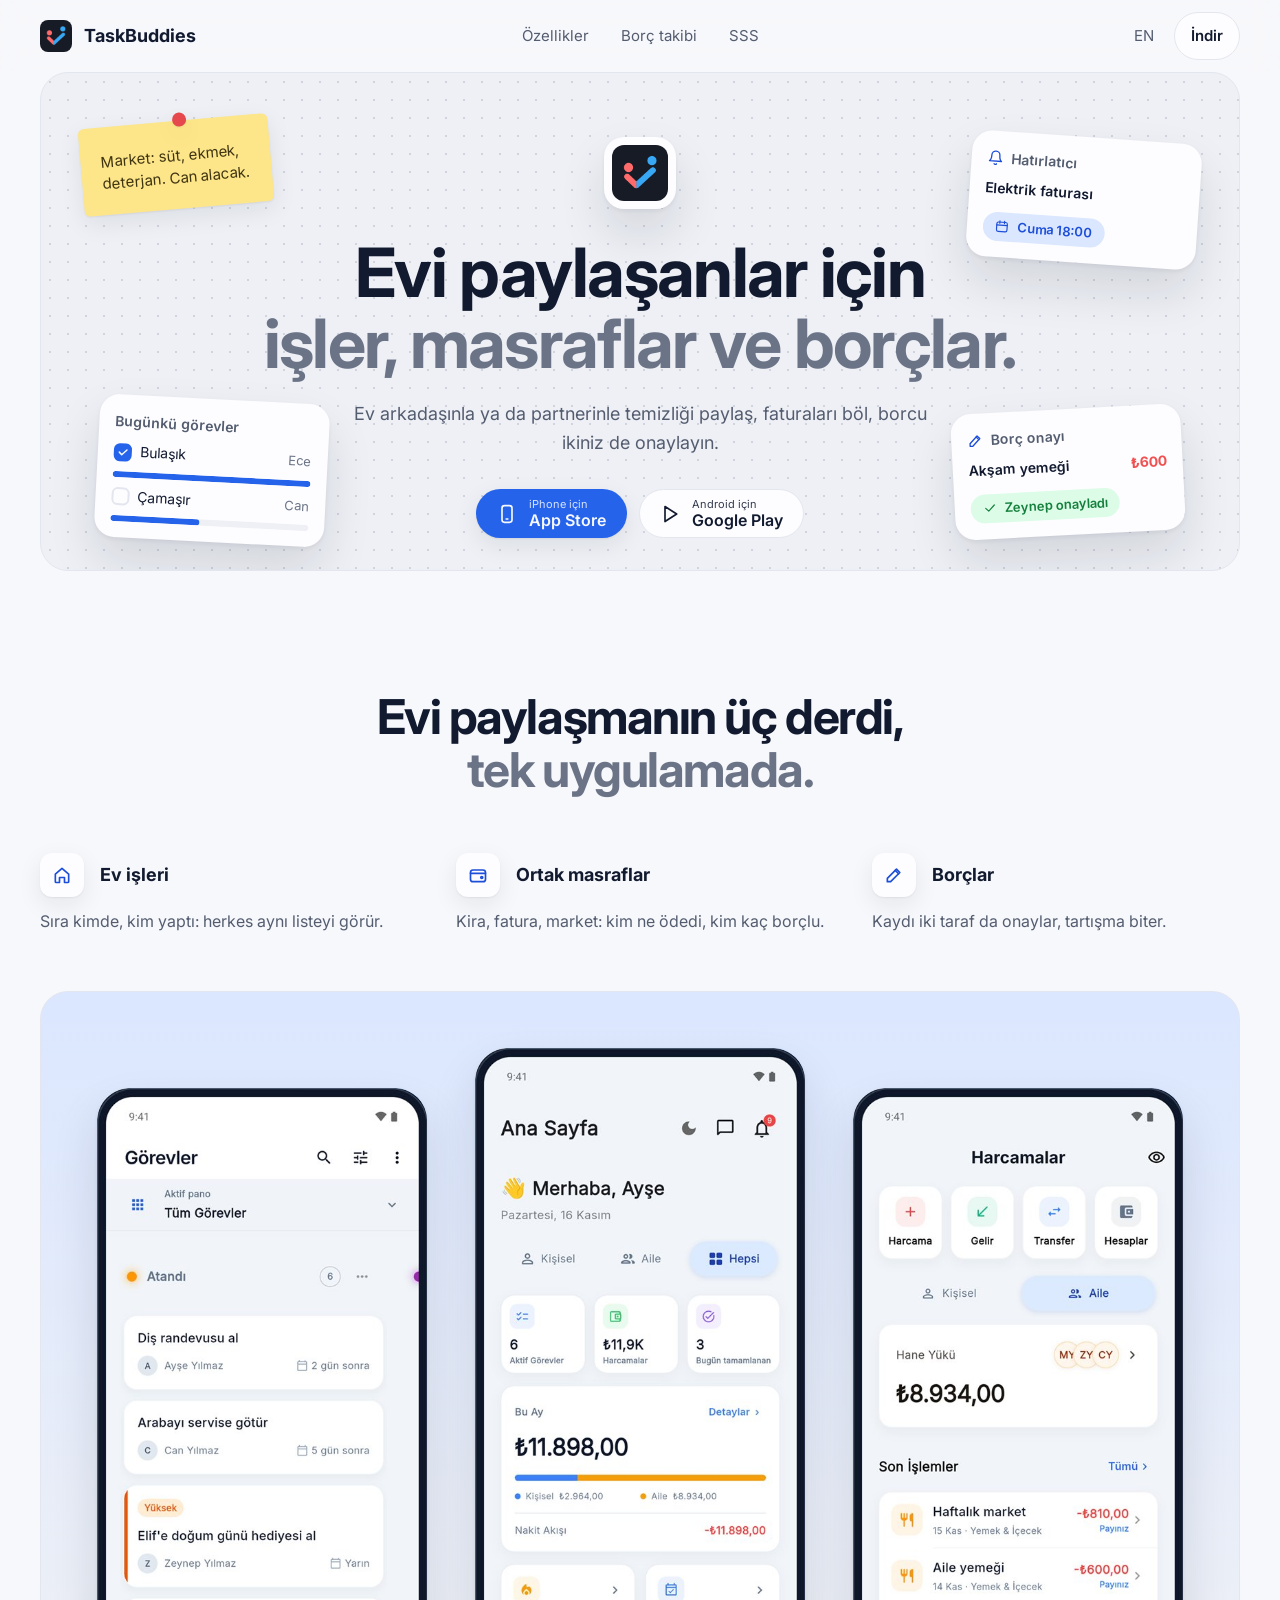
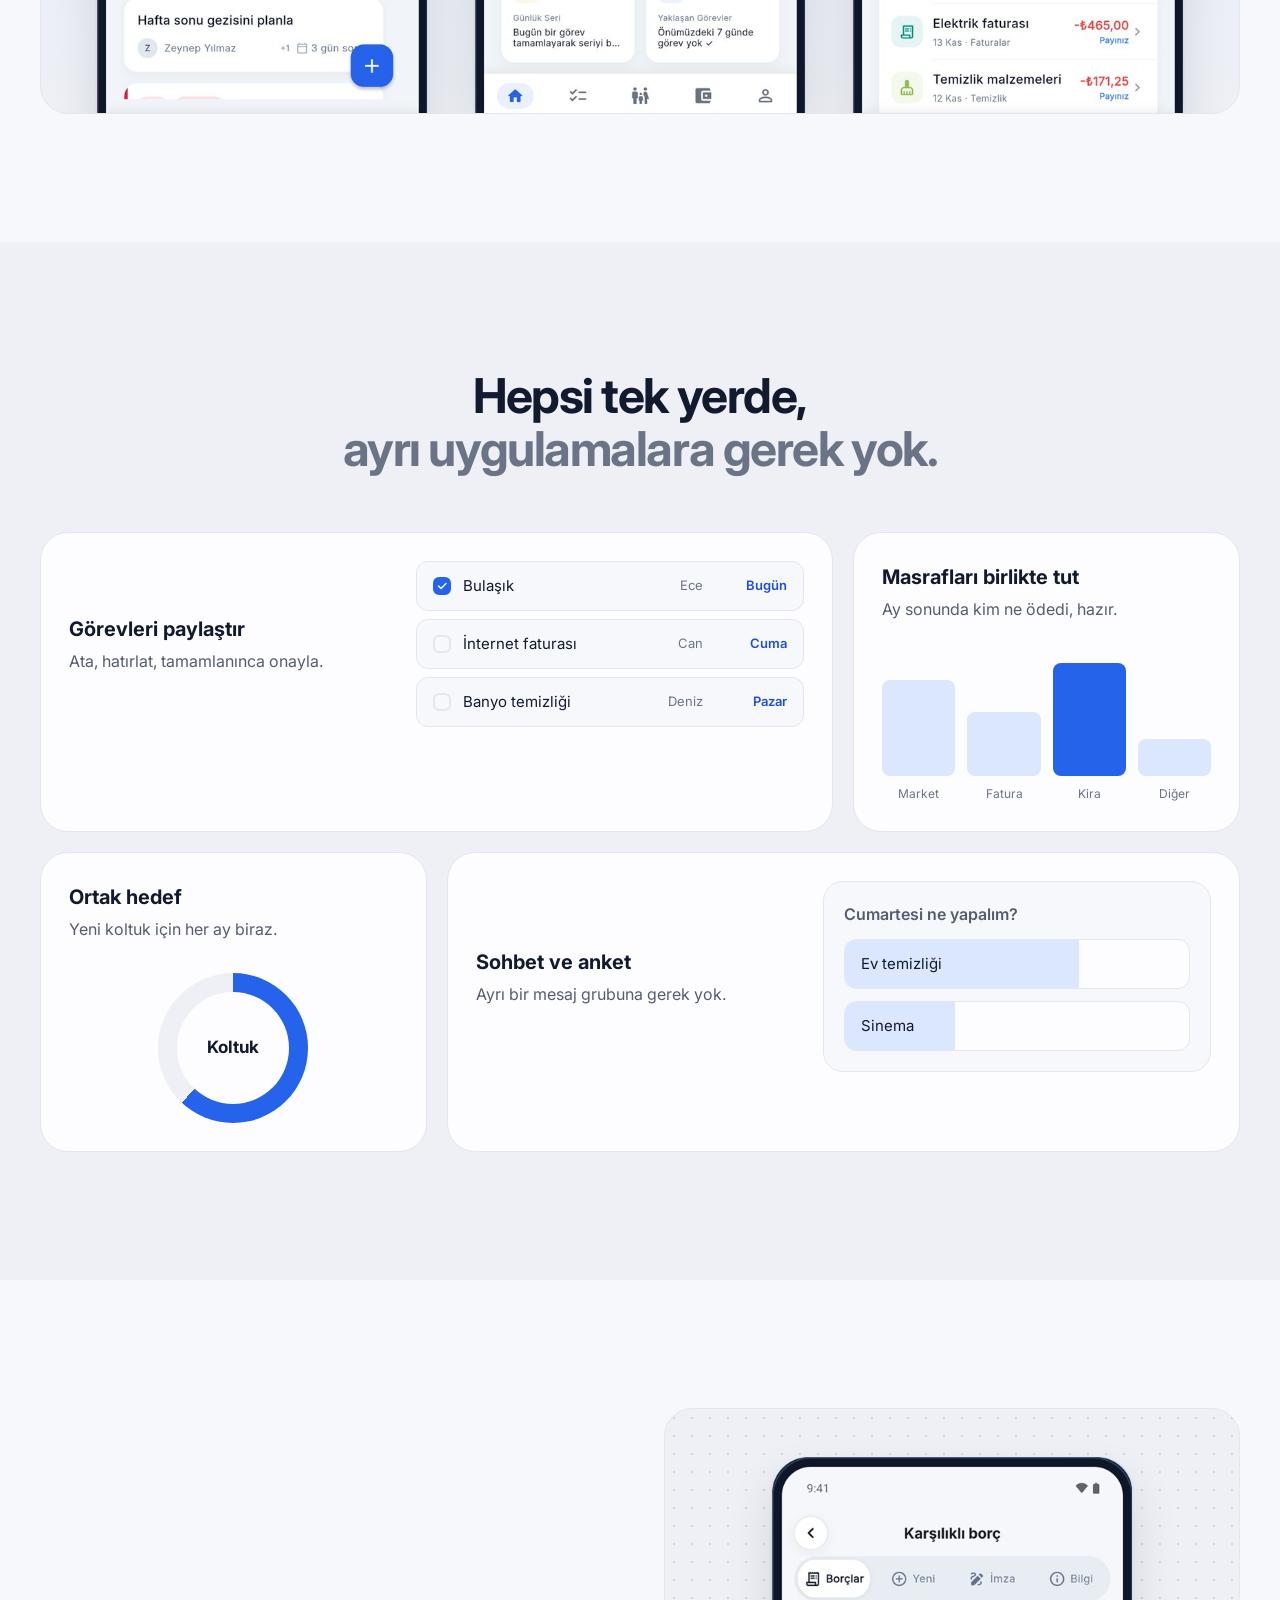
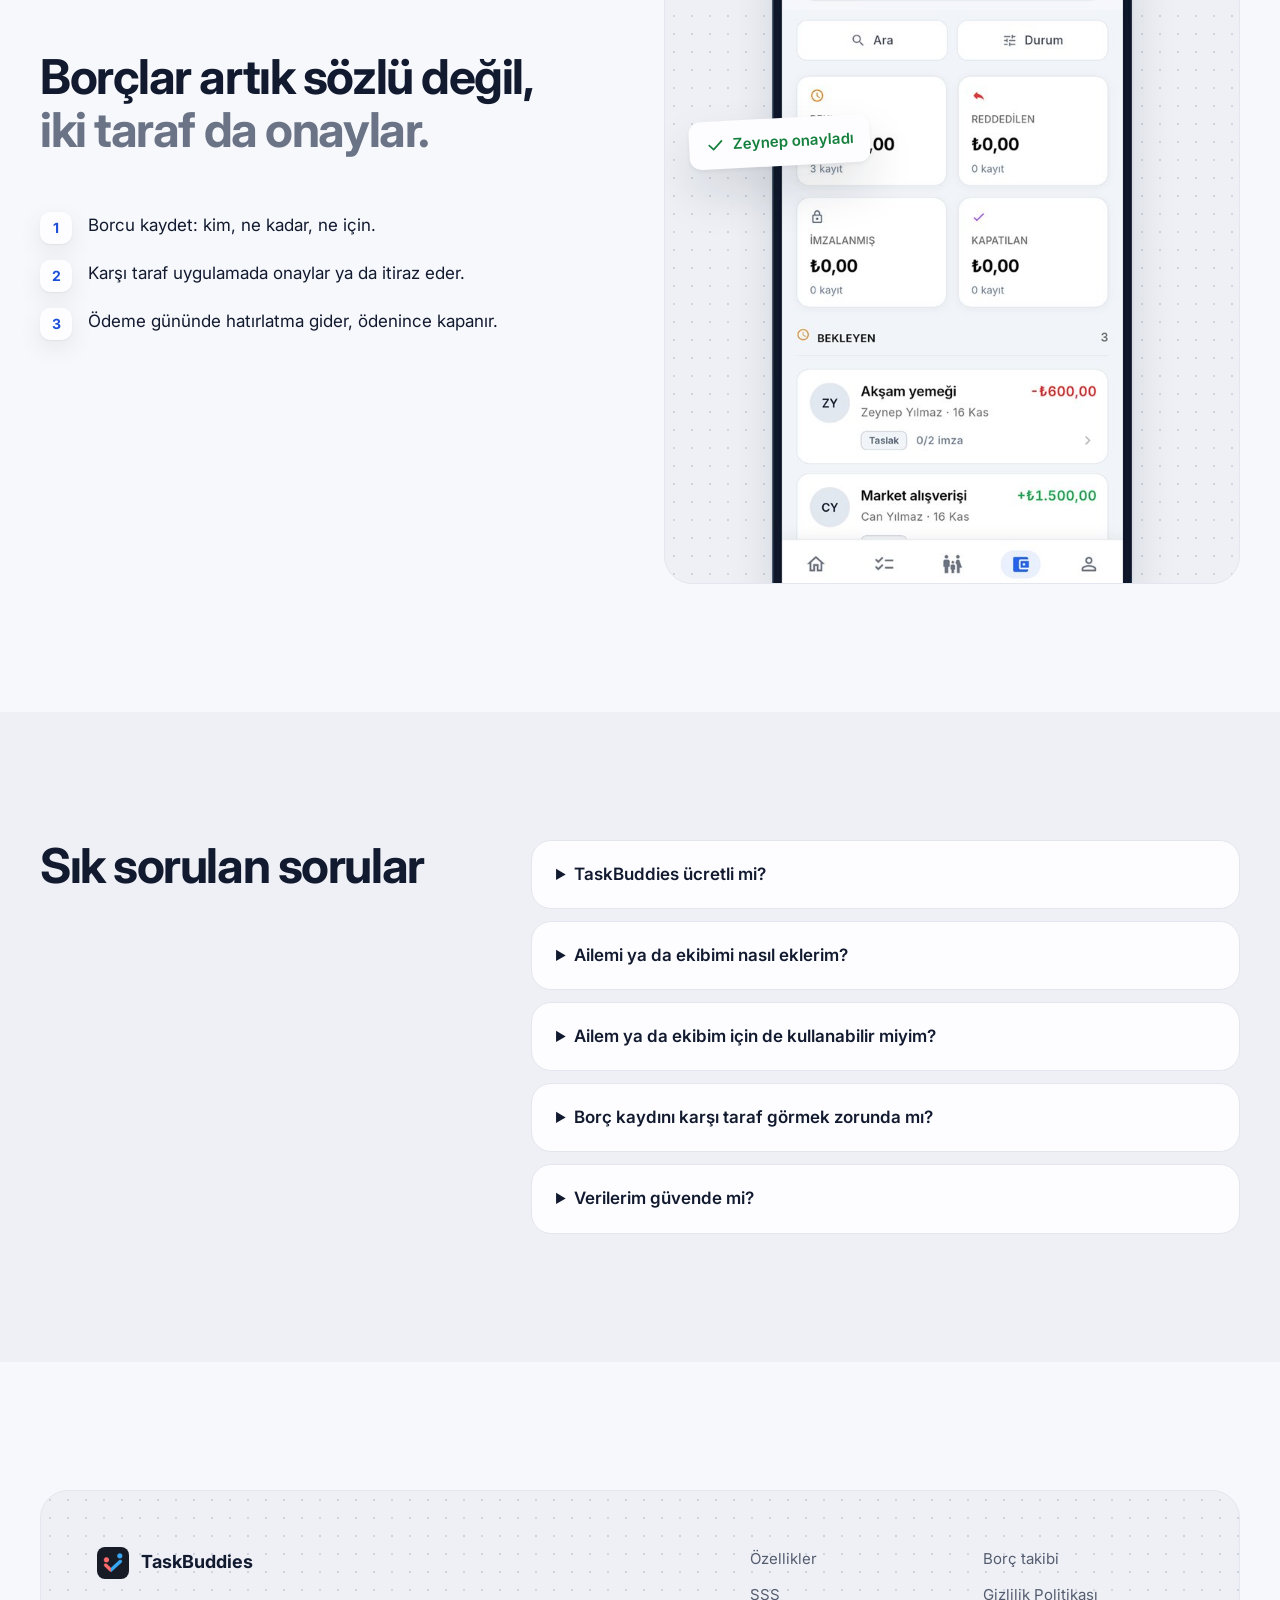
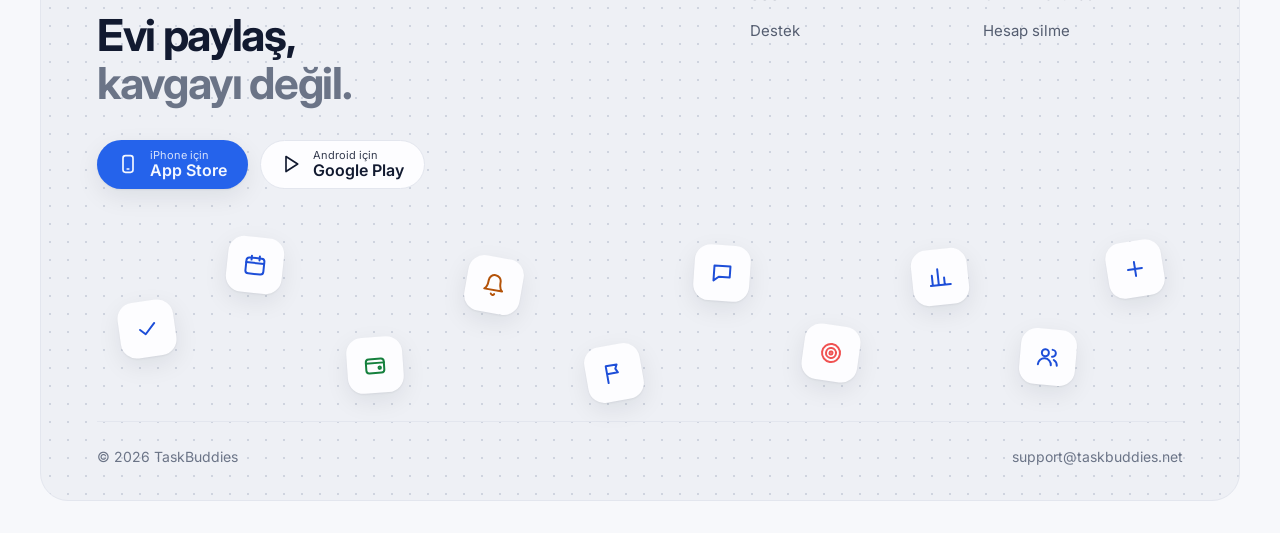
==== commit 05bc0c50: "fix(cache): version the icon URLs so the new logo bypasses old caches /assets/ is served with max-ag" ====
--- a/index.html
+++ b/index.html
@@ -9,8 +9,8 @@
   <link rel="alternate" hreflang="tr" href="https://taskbuddies.net/">
   <link rel="alternate" hreflang="en" href="https://taskbuddies.net/en/">
   <link rel="alternate" hreflang="x-default" href="https://taskbuddies.net/en/">
-  <link rel="icon" type="image/png" href="/assets/icon-192.png">
-  <link rel="apple-touch-icon" href="/assets/icon-192.png">
+  <link rel="icon" type="image/png" href="/assets/icon-192.png?v=2">
+  <link rel="apple-touch-icon" href="/assets/icon-192.png?v=2">
   <meta name="theme-color" content="#f7f8fb">
   <meta name="apple-itunes-app" content="app-id=6759522037">
   <meta property="og:type" content="website">
@@ -29,7 +29,7 @@
 <body>
   <header class="top">
     <div class="wrap top-row">
-      <a class="brand" href="/"><img src="/assets/icon-192.png" alt="" width="32" height="32">TaskBuddies</a>
+      <a class="brand" href="/"><img src="/assets/icon-192.png?v=2" alt="" width="32" height="32">TaskBuddies</a>
       <nav class="links" aria-label="Bölümler">
         <a href="#ozellikler">Özellikler</a><a href="#borc">Borç takibi</a><a href="#sss">SSS</a>
       </nav>
@@ -44,7 +44,7 @@
     <div class="wrap">
       <section class="hero dots" aria-labelledby="h">
         <div class="hero-copy">
-          <img class="app-tile" src="/assets/icon-192.png" alt="" width="72" height="72">
+          <img class="app-tile" src="/assets/icon-192.png?v=2" alt="" width="72" height="72">
           <h1 id="h"><span>Evi paylaşanlar için</span> <span class="soft">işler, masraflar ve borçlar.</span></h1>
           <p class="lead">Ev arkadaşınla ya da partnerinle temizliği paylaş, faturaları böl, borcu ikiniz de onaylayın.</p>
           <div class="stores center">
@@ -159,7 +159,7 @@
     <div class="foot dots">
       <div class="foot-top">
         <div>
-          <a class="brand dark" href="/"><img src="/assets/icon-192.png" alt="" width="32" height="32">TaskBuddies</a>
+          <a class="brand dark" href="/"><img src="/assets/icon-192.png?v=2" alt="" width="32" height="32">TaskBuddies</a>
           <p class="foot-h"><span>Evi paylaş,</span> <span class="soft">kavgayı değil.</span></p>
           <div class="stores ">
           <a class="btn btn-primary" href="https://apps.apple.com/app/id6759522037?l=tr" rel="noopener"><svg class="i" viewBox="0 0 24 24" fill="none" stroke="currentColor" stroke-width="2" stroke-linecap="round" stroke-linejoin="round" aria-hidden="true"><rect x="6" y="2" width="12" height="20" rx="3"/><path d="M11 18h2"/></svg><span><small>iPhone için</small>App Store</span></a>
